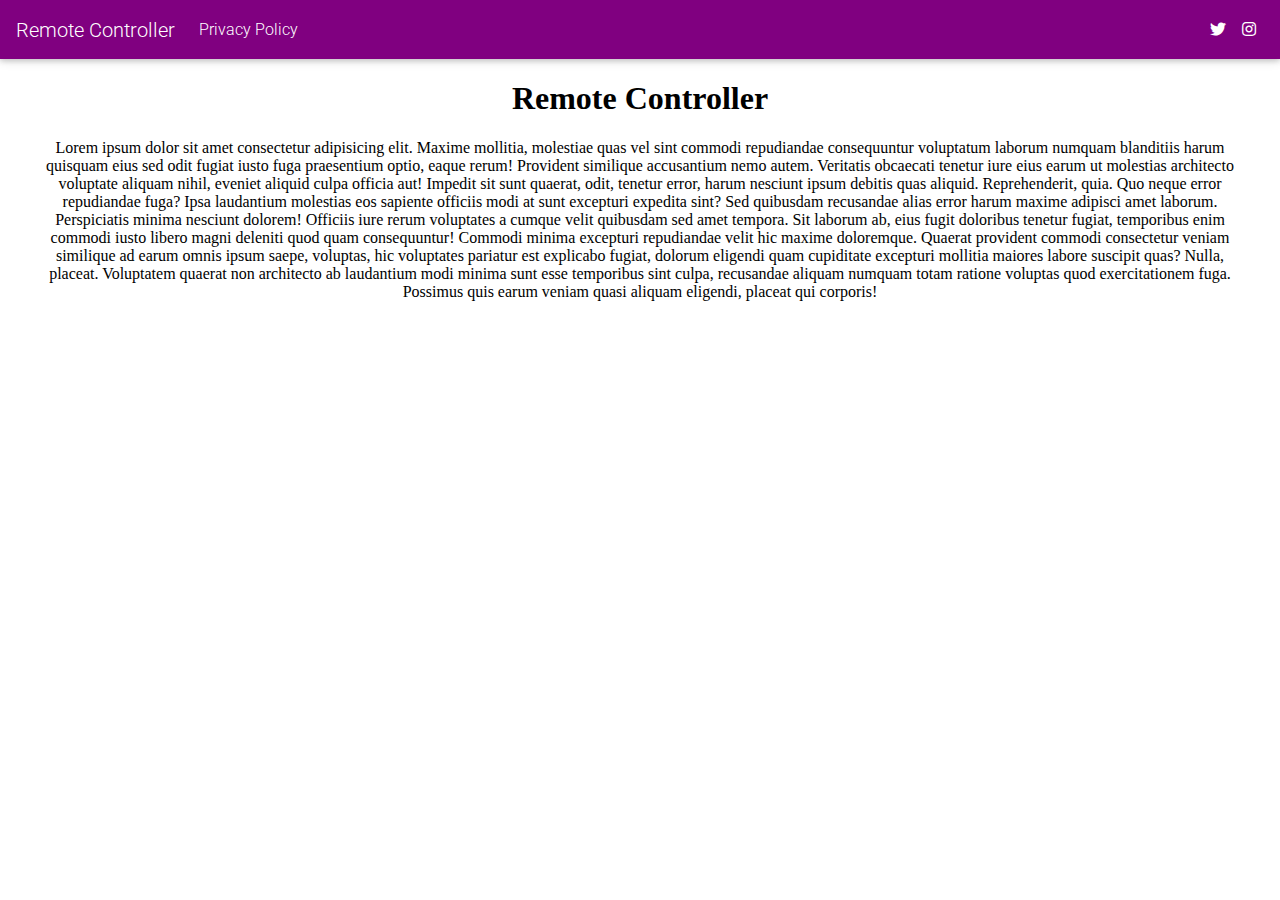
==== project/index.html @ 3b4abd0f "Init commit" ====
<!DOCTYPE html>
<html lang="en">
<head>
  <meta charset="UTF-8">
  <title>Remote Controller</title>
  <link rel="stylesheet" href="main.css" />
  <link href="https://fonts.googleapis.com/css?family=Roboto:300,400" rel="stylesheet">
  <link rel="stylesheet" href="https://use.fontawesome.com/releases/v5.11.2/css/all.css">
</head>
<body>

<header class="navbar">
  <a id="title">
    Remote Controller
  </a>
  <!-- Links -->
  <div class="collapse navbar-collapse" id="navbarContent">
    <ul class="navbar-nav">
      <li class="nav-item review-nav">
        <a class="nav-link" href="privacy-policy">Privacy&nbsp;Policy</a>
      </li>
    </ul>
    <!-- Social Icon  -->
    <ul class="navbar-nav nav-flex-icons">
      <li class="nav-item">
        <a class="nav-link" href="https://twitter.com/SimplyComplexAp">
          <i class="fab fa-twitter"></i>
        </a>
      </li>
      <li class="nav-item">
        <a class="nav-link" href="https://www.instagram.com/simplycomplexapps/">
          <i class="fab fa-instagram"></i>
        </a>
      </li>
    </ul>
  </div>
</header>

<main>
  <div class="main-text">
    <h1>
      Remote Controller
    </h1>
    <p>
      Lorem ipsum dolor sit amet consectetur adipisicing elit. Maxime mollitia,
      molestiae quas vel sint commodi repudiandae consequuntur voluptatum laborum
      numquam blanditiis harum quisquam eius sed odit fugiat iusto fuga praesentium
      optio, eaque rerum! Provident similique accusantium nemo autem. Veritatis
      obcaecati tenetur iure eius earum ut molestias architecto voluptate aliquam
      nihil, eveniet aliquid culpa officia aut! Impedit sit sunt quaerat, odit,
      tenetur error, harum nesciunt ipsum debitis quas aliquid. Reprehenderit,
      quia. Quo neque error repudiandae fuga? Ipsa laudantium molestias eos
      sapiente officiis modi at sunt excepturi expedita sint? Sed quibusdam
      recusandae alias error harum maxime adipisci amet laborum. Perspiciatis
      minima nesciunt dolorem! Officiis iure rerum voluptates a cumque velit
      quibusdam sed amet tempora. Sit laborum ab, eius fugit doloribus tenetur
      fugiat, temporibus enim commodi iusto libero magni deleniti quod quam
      consequuntur! Commodi minima excepturi repudiandae velit hic maxime
      doloremque. Quaerat provident commodi consectetur veniam similique ad
      earum omnis ipsum saepe, voluptas, hic voluptates pariatur est explicabo
      fugiat, dolorum eligendi quam cupiditate excepturi mollitia maiores labore
      suscipit quas? Nulla, placeat. Voluptatem quaerat non architecto ab laudantium
      modi minima sunt esse temporibus sint culpa, recusandae aliquam numquam
      totam ratione voluptas quod exercitationem fuga. Possimus quis earum veniam
      quasi aliquam eligendi, placeat qui corporis!
    </p>
  </div>
</main>

</body>
</html>
---- project/main.css ----
body {
    margin: 0;

    /*Fix for scroll bounce on Apple devices*/
    overscroll-behavior-y: none;
}

.navbar {
    background-color: purple;
    font-weight: 300;
    -webkit-box-shadow: 0 2px 5px 0 rgb(0 0 0 / 16%), 0 2px 10px 0 rgb(0 0 0 / 12%);
    box-shadow: 0 2px 5px 0 rgb(0 0 0 / 16%), 0 2px 10px 0 rgb(0 0 0 / 12%);

    -webkit-transition: background 0.5s ease-in-out,padding 0.5s ease-in-out;
    transition: background 0.5s ease-in-out,padding 0.5s ease-in-out;

    flex-flow: row nowrap;
    justify-content: flex-start;

    position: relative;
    display: flex;
    flex-wrap: wrap;
    align-items: center;
    padding: 12px 1rem;
}

#title {
    font-family: Roboto, sans-serif;
    display: inline-block;
    padding-top: 0.3125rem;
    padding-bottom: 0.3125rem;
    margin-right: 1rem;
    font-size: 1.25rem;
    line-height: inherit;
    white-space: nowrap;
    text-decoration: none;
    cursor: pointer;
    transition: all 0.2s ease-in-out;
    background-color: transparent;
    font-weight: 300;
    color: white;
}

#navbarContent {
    display: flex;
    flex-basis: auto;
    flex-grow: 1;
    align-items: center;
    justify-content: space-between;
}

.navbar-collapse {
    flex-basis: 100%;
    flex-grow: 1;
    align-items: center;
}

.navbar-nav {
    display: flex;
    padding-left: 0;
    margin: 0;
    list-style: none;
}

.nav-link {
    display: block;
    color: #fff;
    transition: .35s;
    font-family: Roboto, sans-serif;
    text-decoration: none;
}

.nav-item {
    padding: 8px;
}

main {
    display: flex;
    justify-content: center;
    align-items: center;
    padding: 0 2rem;
}

.main-text {
    text-align: center;
}
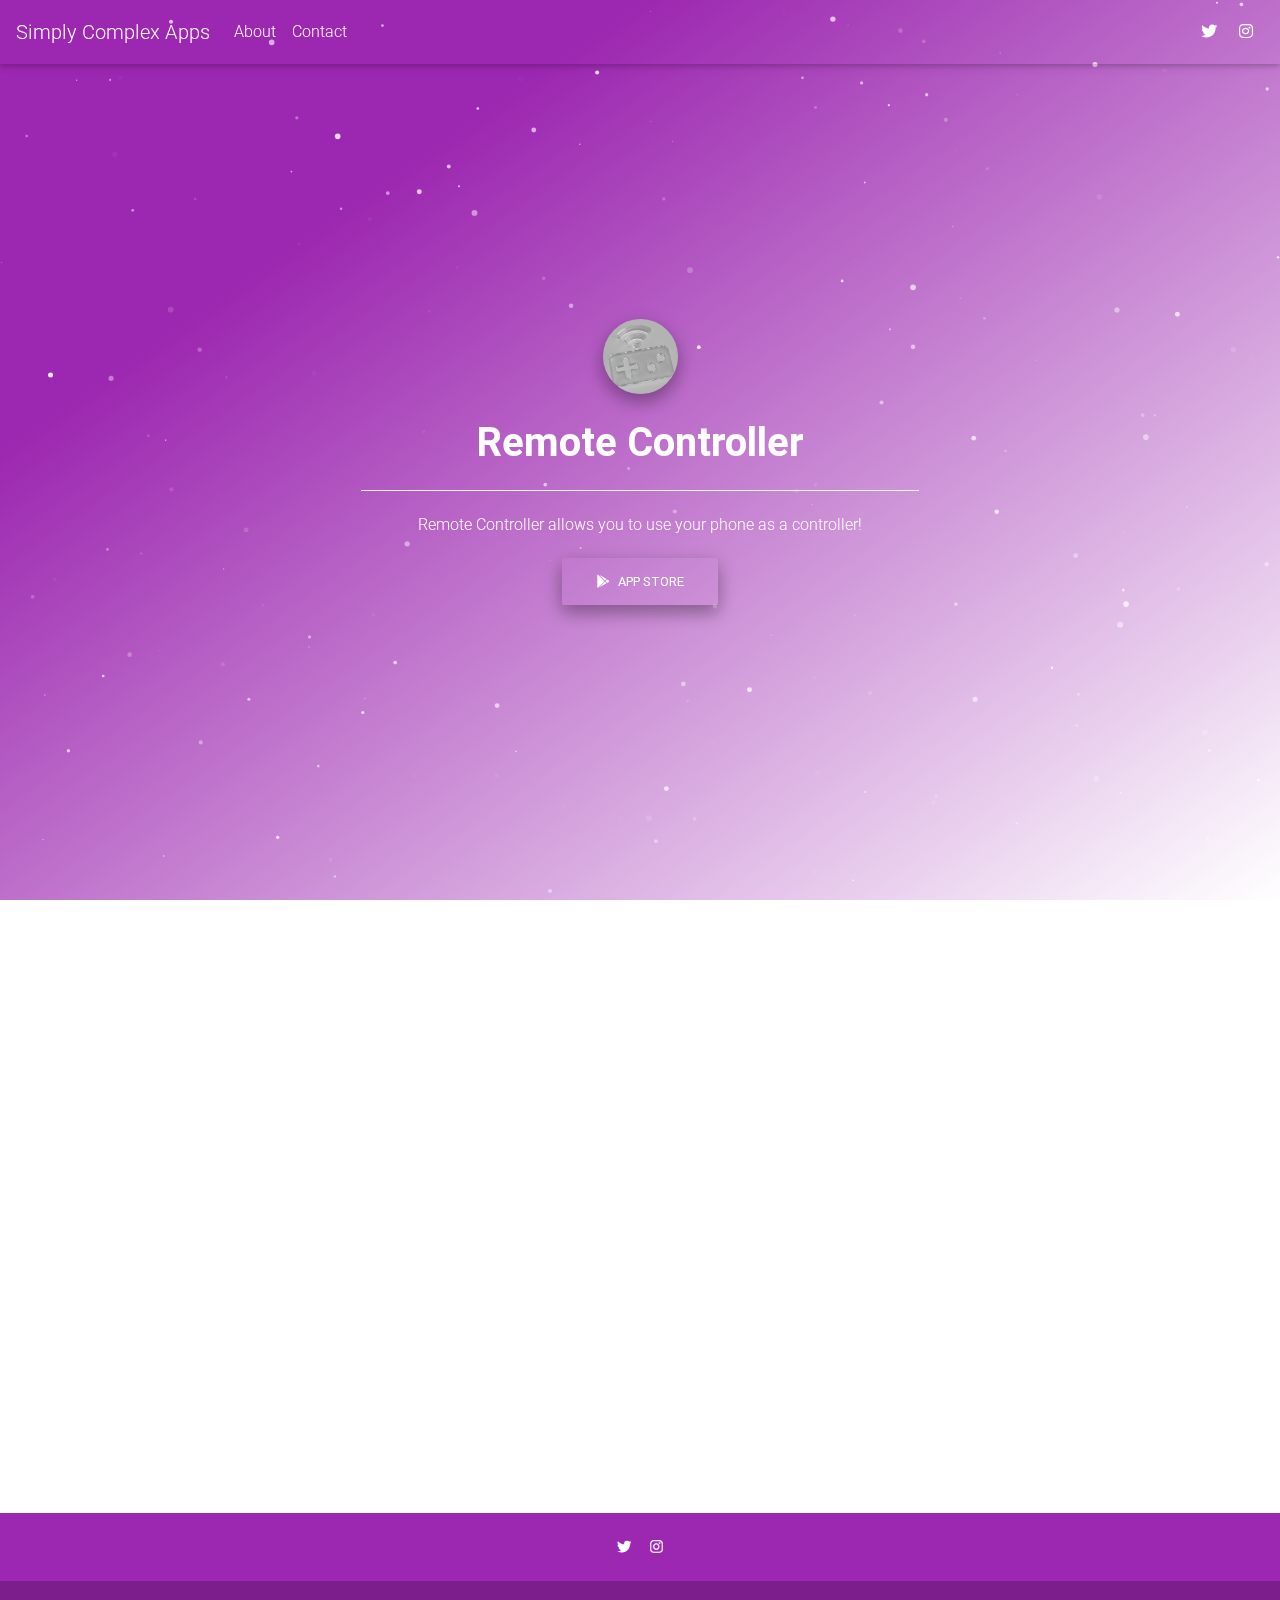
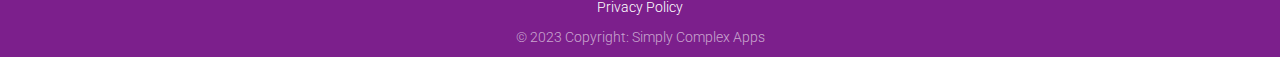
==== commit a275040a: "Added contact section for quiz" ====
--- a/project/index.html
+++ b/project/index.html
@@ -3,69 +3,252 @@
 <head>
   <meta charset="UTF-8">
   <title>Remote Controller</title>
-  <link rel="stylesheet" href="main.css" />
   <link href="https://fonts.googleapis.com/css?family=Roboto:300,400" rel="stylesheet">
+  <link href="https://fonts.googleapis.com/css?family=Merriweather:300,400" rel="stylesheet">
+  <link href="https://fonts.googleapis.com/css?family=Share+Tech+Mono&display=swap" rel="stylesheet">
+
+  <!-- SCA Logo -->
+  <link rel="icon" href="assets/remoteControllerIcon.png" type="image/x-icon">
+  <!-- Font Awesome -->
   <link rel="stylesheet" href="https://use.fontawesome.com/releases/v5.11.2/css/all.css">
+  <!-- Bootstrap core CSS -->
+  <link rel="stylesheet" href="css/bootstrap.min.css">
+  <!-- Material Design Bootstrap -->
+  <link rel="stylesheet" href="css/mdb.min.css">
+  <!-- Custom styles -->
+  <link rel="stylesheet" type="text/css" href="css/main.css">
 </head>
 <body>
-
-<header class="navbar">
-  <a id="title">
-    Remote Controller
-  </a>
-  <!-- Links -->
-  <div class="collapse navbar-collapse" id="navbarContent">
-    <ul class="navbar-nav">
-      <li class="nav-item review-nav">
-        <a class="nav-link" href="privacy-policy">Privacy&nbsp;Policy</a>
-      </li>
-    </ul>
-    <!-- Social Icon  -->
-    <ul class="navbar-nav nav-flex-icons">
-      <li class="nav-item">
-        <a class="nav-link" href="https://twitter.com/SimplyComplexAp">
-          <i class="fab fa-twitter"></i>
-        </a>
-      </li>
-      <li class="nav-item">
-        <a class="nav-link" href="https://www.instagram.com/simplycomplexapps/">
-          <i class="fab fa-instagram"></i>
-        </a>
-      </li>
-    </ul>
-  </div>
-</header>
-
-<main>
-  <div class="main-text">
-    <h1>
-      Remote Controller
-    </h1>
-    <p>
-      Lorem ipsum dolor sit amet consectetur adipisicing elit. Maxime mollitia,
-      molestiae quas vel sint commodi repudiandae consequuntur voluptatum laborum
-      numquam blanditiis harum quisquam eius sed odit fugiat iusto fuga praesentium
-      optio, eaque rerum! Provident similique accusantium nemo autem. Veritatis
-      obcaecati tenetur iure eius earum ut molestias architecto voluptate aliquam
-      nihil, eveniet aliquid culpa officia aut! Impedit sit sunt quaerat, odit,
-      tenetur error, harum nesciunt ipsum debitis quas aliquid. Reprehenderit,
-      quia. Quo neque error repudiandae fuga? Ipsa laudantium molestias eos
-      sapiente officiis modi at sunt excepturi expedita sint? Sed quibusdam
-      recusandae alias error harum maxime adipisci amet laborum. Perspiciatis
-      minima nesciunt dolorem! Officiis iure rerum voluptates a cumque velit
-      quibusdam sed amet tempora. Sit laborum ab, eius fugit doloribus tenetur
-      fugiat, temporibus enim commodi iusto libero magni deleniti quod quam
-      consequuntur! Commodi minima excepturi repudiandae velit hic maxime
-      doloremque. Quaerat provident commodi consectetur veniam similique ad
-      earum omnis ipsum saepe, voluptas, hic voluptates pariatur est explicabo
-      fugiat, dolorum eligendi quam cupiditate excepturi mollitia maiores labore
-      suscipit quas? Nulla, placeat. Voluptatem quaerat non architecto ab laudantium
-      modi minima sunt esse temporibus sint culpa, recusandae aliquam numquam
-      totam ratione voluptas quod exercitationem fuga. Possimus quis earum veniam
-      quasi aliquam eligendi, placeat qui corporis!
-    </p>
-  </div>
-</main>
-
+  <!-- Content -->
+  <!--Navbar-->
+  <header>
+    <nav class="navbar navbar-expand-lg navbar-dark fixed-top scrolling-navbar" id="navbar">
+      <!-- Navbar brand -->
+      <a class="navbar-brand" href="/">Simply Complex Apps</a>
+      <!-- Collapse button -->
+      <button class="navbar-toggler" type="button" data-toggle="collapse" data-target="#navbarContent"
+              aria-controls="navbarContent" aria-expanded="false" aria-label="Toggle navigation" id="hamburgerButton">
+        <span class="navbar-toggler-icon"></span>
+      </button>
+      <!-- Collapsible content -->
+      <div class="collapse navbar-collapse" id="navbarContent">
+        <!-- Links -->
+        <ul class="navbar-nav mr-auto">
+          <li class="nav-item">
+            <a class="nav-link" href="#about">About</a>
+          </li>
+          <li class="nav-item">
+            <a class="nav-link" href="#contact">Contact</a>
+          </li>
+        </ul>
+        <!-- Social Icon  -->
+        <ul class="navbar-nav nav-flex-icons">
+          <li class="nav-item">
+            <a class="nav-link" href="https://twitter.com/SimplyComplexAp">
+              <i class="fab fa-twitter"></i>
+            </a>
+          </li>
+          <li class="nav-item">
+            <a class="nav-link" href="https://www.instagram.com/simplycomplexapps/">
+              <i class="fab fa-instagram"></i>
+            </a>
+          </li>
+        </ul>
+      </div>
+    </nav>
+    <!--/.Navbar-->
+    <!-- Full Page Intro -->
+    <div id="intro" class="view">
+      <div id="particles-js" class="rgba-gradient"></div>
+      <!-- Mask & flexbox options-->
+      <div class="mask d-flex justify-content-center align-items-center">
+        <!-- Content -->
+        <div class="wrapper">
+          <div class="intro-section">
+            <!--Icon image-->
+            <div class="view overlay rounded-circle z-depth-2 remote-controller-icon">
+              <img class="img-fluid remote-controller-icon-image" alt="Remote Controller" src="assets/remoteControllerIcon.png">
+              <a href="https://play.google.com/store/apps/developer?id=Simply+Complex+Apps">
+                <div class="mask waves-effect rgba-white-slight"></div>
+              </a>
+            </div>
+            <!--Grid column-->
+            <div class="mb-4 white-text">
+              <h1 class="font-weight-bold white-text mb-0 pt-4" style="font-family: 'Roboto';" id="title">Remote Controller</h1>
+              <hr class="hr-light my-4 w-100">
+              <h6 class="subtext-header mt-3 mb-4">
+                Remote Controller allows you to use your phone as a controller!
+              </h6>
+              <a href="https://play.google.com/store/apps/developer?id=Simply+Complex+Apps" class="btn z-depth-2" style="margin: 0;"><i class="fab fa-google-play mr-2"></i>App Store</a>
+            </div>
+            <!--Grid column-->
+          </div>
+        </div>
+
+        <!-- Content -->
+      </div>
+      <!-- Mask & flexbox options-->
+    </div>
+    <!-- Full Page Intro -->
+  </header>
+
+  <!--Main layout-->
+  <main>
+    <!--Section: contact-->
+    <section id="contact" class="py-5 hideme contact-section">
+
+      <div class="container">
+
+        <!-- Section heading -->
+        <h2 class="h1-responsive font-weight-bold text-center mb-5">Contact</h2>
+        <!-- Section description -->
+        <p class="text-center w-responsive mx-auto mb-5">Feel free to use the contact form or email below if you have any questions, comments, improvements, or business inquires.</p>
+
+        <!-- Grid row -->
+        <div class="row">
+
+          <!-- Grid column -->
+          <div class="col-md-9 mb-md-0 mb-5">
+
+            <!-- Birds sent -->
+            <div class="birds" id="sentDiv">
+              <div class="wrapper-no4 flex-center">
+                <div class="div-bird" id="divBird">
+                  <p class="bird__text">Sent!<i class="fas fa-feather-alt ml-2" style="font-size: 16px"></i></p>
+
+                  <span class="bird"></span>
+                </div>
+              </div>
+            </div>
+            <!-- Birds sent -->
+
+            <form id="contactForm">
+
+              <!-- Grid row -->
+              <div class="row">
+
+                <!-- Grid column -->
+                <div class="col-md-6">
+                  <div class="md-form mb-0">
+                    <input type="text" id="contactEmail" name="email" class="form-color form-control">
+                    <label for="contact-email" id="contactEmailLabel" class="form-label-color">Your email</label>
+                  </div>
+                </div>
+                <!-- Grid column -->
+                <!-- Grid column -->
+                <div class="col-md-6">
+                  <div class="md-form mb-0">
+                    <input type="text" id="contactSubject" name="subject" class="form-color form-control">
+                    <label for="contact-Subject" id="contactSubjectLabel" class="form-label-color">Subject</label>
+                  </div>
+                </div>
+                <!-- Grid column -->
+
+              </div>
+              <!-- Grid row -->
+              <!-- Grid row -->
+              <div class="row">
+
+                <!-- Grid column -->
+                <div class="col-md-12">
+                  <div class="md-form">
+                    <textarea type="text" id="contactMessage" name="message" class="form-color form-control md-textarea" rows="3"></textarea>
+                    <label for="contact-message" id="contactMessageLabel" class="form-label-color">Your message</label>
+
+                    <span id="oneStar" class="fa fa-star checked"></span>
+                    <span id="twoStar" class="fa fa-star checked"></span>
+                    <span id="threeStar" class="fa fa-star checked"></span>
+                    <span id="fourStar" class="fa fa-star checked"></span>
+                    <span id="fiveStar" class="fa fa-star checked"></span>
+                  </div>
+                </div>
+                <!-- Grid column -->
+
+              </div>
+              <!-- Grid row -->
+
+            </form>
+
+            <div class="text-center text-md-left">
+              <a id="sendFormButton" class="btn btn-md" onclick="validateForm()" style="background-color: #9c27b0">Send</a>
+            </div>
+
+          </div>
+          <!-- Grid column -->
+          <!-- Grid column -->
+          <div class="col-md-3 text-center">
+            <ul class="list-unstyled mb-0">
+              <li>
+                <div class="flex-center" style="padding-bottom: 10px;">
+                  <div class="view overlay rounded-circle z-depth-2" style="height: 47px; width: 47px; background-color: #9c27b0;">
+                    <i class="fa fa-envelope white-text flex-center" style="font-size: 20px;"></i>
+                    <a href="mailto: simplycomplexapps@gmail.com">
+                      <div class="mask waves-effect rgba-white-slight"></div>
+                    </a>
+                  </div>
+                </div>
+                <!--<i class="fa fa-envelope fa-2x mt-4 black-text"></i>-->
+                <p class="mb-0 flex-center"><a href="mailto: simplycomplexapps@gmail.com" style="color: black;">simplycomplexapps@gmail.com</a></p>
+              </li>
+            </ul>
+          </div>
+          <!-- Grid column -->
+        </div>
+        <!-- Grid row -->
+
+      </div>
+
+    </section>
+    <!--Section: contact-->
+  </main>
+
+  <!-- Footer -->
+  <footer class="page-footer font-small pt-4">
+
+    <!-- Footer Elements -->
+    <div class="container">
+
+      <!-- Social buttons -->
+      <ul class="list-unstyled list-inline text-center">
+        <li class="list-inline-item">
+          <a class="btn-floating btn-tw mx-1" href="https://twitter.com/SimplyComplexAp">
+            <i class="fab fa-twitter"> </i>
+          </a>
+        </li>
+        <li class="list-inline-item">
+          <a class="btn-floating btn-in mx-1" href="https://www.instagram.com/simplycomplexapps/">
+            <i class="fab fa-instagram"> </i>
+          </a>
+        </li>
+      </ul>
+      <!-- Social buttons -->
+
+    </div>
+    <!-- Footer Elements -->
+    <div class="footer-copyright text-center pt-3">
+      <a href="/privacy-policy">Privacy Policy</a>
+    </div>
+    <!-- Copyright -->
+    <div class="footer-copyright text-center py-2">
+      © 2023 Copyright: Simply Complex Apps
+    </div>
+    <!-- Copyright -->
+
+  </footer>
+  <!-- Footer -->
+
+  <!-- Content End -->
+  <!-- jQuery -->
+  <script type="text/javascript" src="js/jquery.min.js"></script>
+  <!-- Bootstrap tooltips -->
+  <script type="text/javascript" src="js/popper.min.js"></script>
+  <!-- Bootstrap core JavaScript -->
+  <script type="text/javascript" src="js/bootstrap.min.js"></script>
+  <!-- MDB core JavaScript -->
+  <script type="text/javascript" src="js/mdb.min.js"></script>
+  <!-- Particles JS library -->
+  <script src="js/particles.min.js"></script>
+  <!-- My script -->
+  <script type="text/javascript" src="js/main.js"></script>
 </body>
 </html>
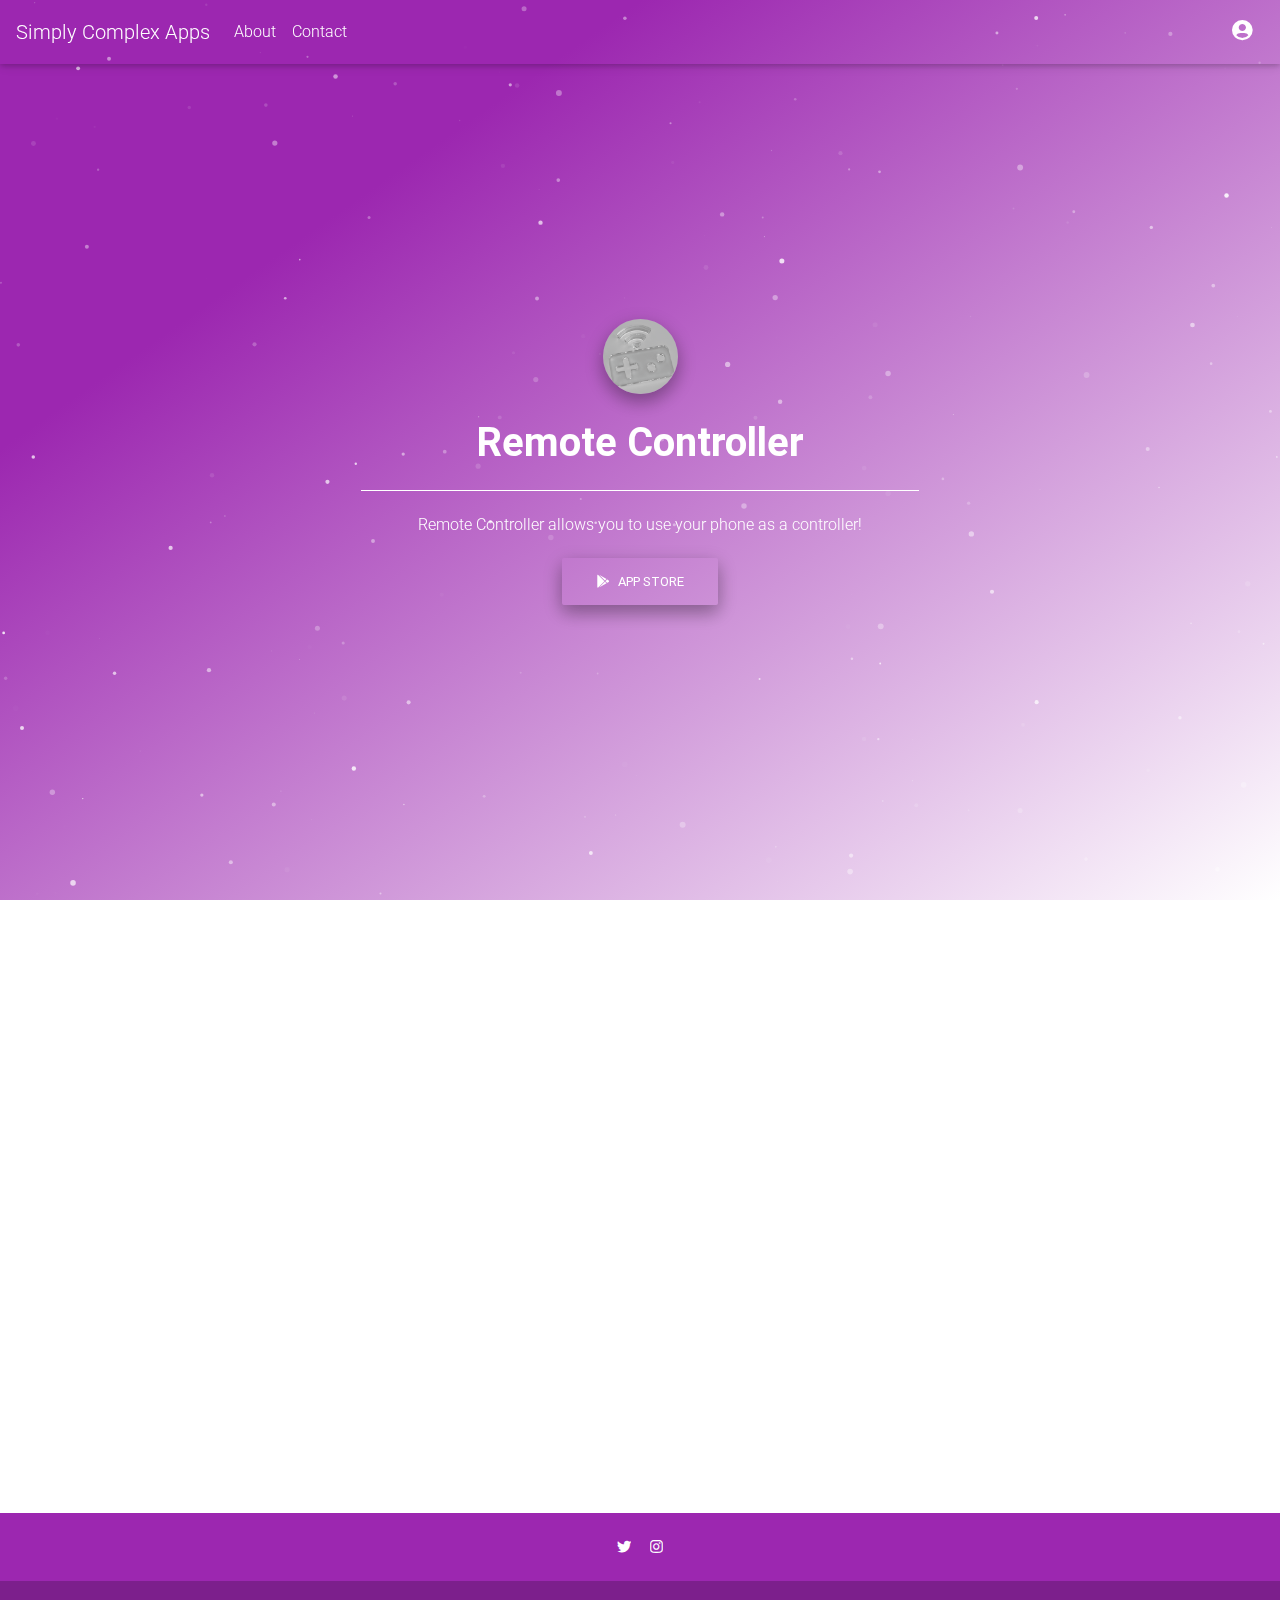
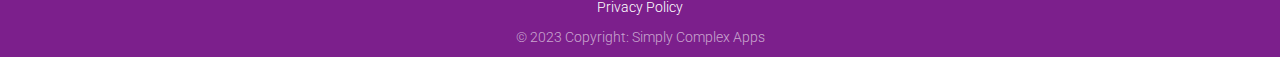
==== commit 5831932a: "quiz 03/10 add a drop down, login page, and theme change" ====
--- a/project/index.html
+++ b/project/index.html
@@ -43,15 +43,17 @@
         </ul>
         <!-- Social Icon  -->
         <ul class="navbar-nav nav-flex-icons">
-          <li class="nav-item">
-            <a class="nav-link" href="https://twitter.com/SimplyComplexAp">
-              <i class="fab fa-twitter"></i>
+          <li class="nav-item dropdown-user">
+            <a class="nav-link dropdown-user-icon" href="https://www.instagram.com/simplycomplexapps/">
+              <i class="fas fa-user-circle fa-lg"></i>
             </a>
-          </li>
-          <li class="nav-item">
-            <a class="nav-link" href="https://www.instagram.com/simplycomplexapps/">
-              <i class="fab fa-instagram"></i>
-            </a>
+            <div class="dropdown-user-menu">
+              <ul class="dropdown-user-menu-items">
+                <li class="nav-item">
+                  <a class="nav-link" href="/login">Login</a>
+                </li>
+              </ul>
+            </div>
           </li>
         </ul>
       </div>
@@ -131,7 +133,7 @@
                 <div class="col-md-6">
                   <div class="md-form mb-0">
                     <input type="text" id="contactEmail" name="email" class="form-color form-control">
-                    <label for="contact-email" id="contactEmailLabel" class="form-label-color">Your email</label>
+                    <label for="contactEmail" id="contactEmailLabel" class="form-label-color">Your email</label>
                   </div>
                 </div>
                 <!-- Grid column -->
@@ -139,7 +141,7 @@
                 <div class="col-md-6">
                   <div class="md-form mb-0">
                     <input type="text" id="contactSubject" name="subject" class="form-color form-control">
-                    <label for="contact-Subject" id="contactSubjectLabel" class="form-label-color">Subject</label>
+                    <label for="contactSubject" id="contactSubjectLabel" class="form-label-color">Subject</label>
                   </div>
                 </div>
                 <!-- Grid column -->
@@ -153,7 +155,7 @@
                 <div class="col-md-12">
                   <div class="md-form">
                     <textarea type="text" id="contactMessage" name="message" class="form-color form-control md-textarea" rows="3"></textarea>
-                    <label for="contact-message" id="contactMessageLabel" class="form-label-color">Your message</label>
+                    <label for="contactMessage" id="contactMessageLabel" class="form-label-color">Your message</label>
 
                     <span id="oneStar" class="fa fa-star checked"></span>
                     <span id="twoStar" class="fa fa-star checked"></span>
--- a/project/css/main.css
+++ b/project/css/main.css
@@ -28,6 +28,73 @@
     background: linear-gradient(145deg, var(--main-color) 25%, rgba(255,255,255,0.21192226890756305) 100%);
     filter: progid:DXImageTransform.Microsoft.gradient(startColorstr=var(--main-color),endColorstr="#ffffff",GradientType=1);
 }
+
+/* Dropdown */
+.dropdown-user {
+    position: relative;
+}
+
+.dropdown-user:hover {
+    cursor: pointer;
+}
+
+.dropdown-user:hover > .dropdown-user-icon {
+    /*background-color: white;*/
+    /*border-radius: 4px 4px 0 0;*/
+    /*transition: none;*/
+}
+
+.dropdown-user:hover > .dropdown-user-menu {
+    transform: translateZ(0) scaleY(1);
+    overflow-y: auto;
+    visibility: visible;
+    opacity: 1;
+    animation: show-dropdown .15s cubic-bezier(0,0,.2,1) forwards;
+}
+
+@keyframes show-dropdown {
+    0%{
+        transform: translate3d(0,-8px,0) scaleY(.99);
+    }
+    100%{
+        transform: translateZ(0) scaleY(1);
+    }
+}
+
+.dropdown-user-menu {
+    position: absolute;
+    z-index: 10000;
+    right: 0;
+    width: 200px;
+    transform: translate3d(0,-0.5rem,0) scaleY(0);
+    transform-origin: left top 0;
+    visibility: hidden;
+    border-radius: 4px;
+    background-color: var(--main-color);
+    box-shadow: 0 2px 6px rgb(0 0 0 / 50%);
+    opacity: .25;
+    transition: background-color 200ms ease;
+}
+
+.dropdown-user-menu-items {
+    display: -ms-flexbox;
+    display: flex;
+    -ms-flex-direction: column;
+    flex-direction: column;
+    padding-left: 0;
+    margin-bottom: 0;
+    list-style: none;
+}
+
+.dropdown-user-menu > .dropdown-item {
+    padding: 16px 24px;
+    transition: background-color .15s cubic-bezier(.4,0,.2,1);
+}
+
+.dropdown-user-menu > .dropdown-item:hover {
+    background-color: #002c40;
+}
+/* Dropdown End */
 
 .text-black {
     color: black;
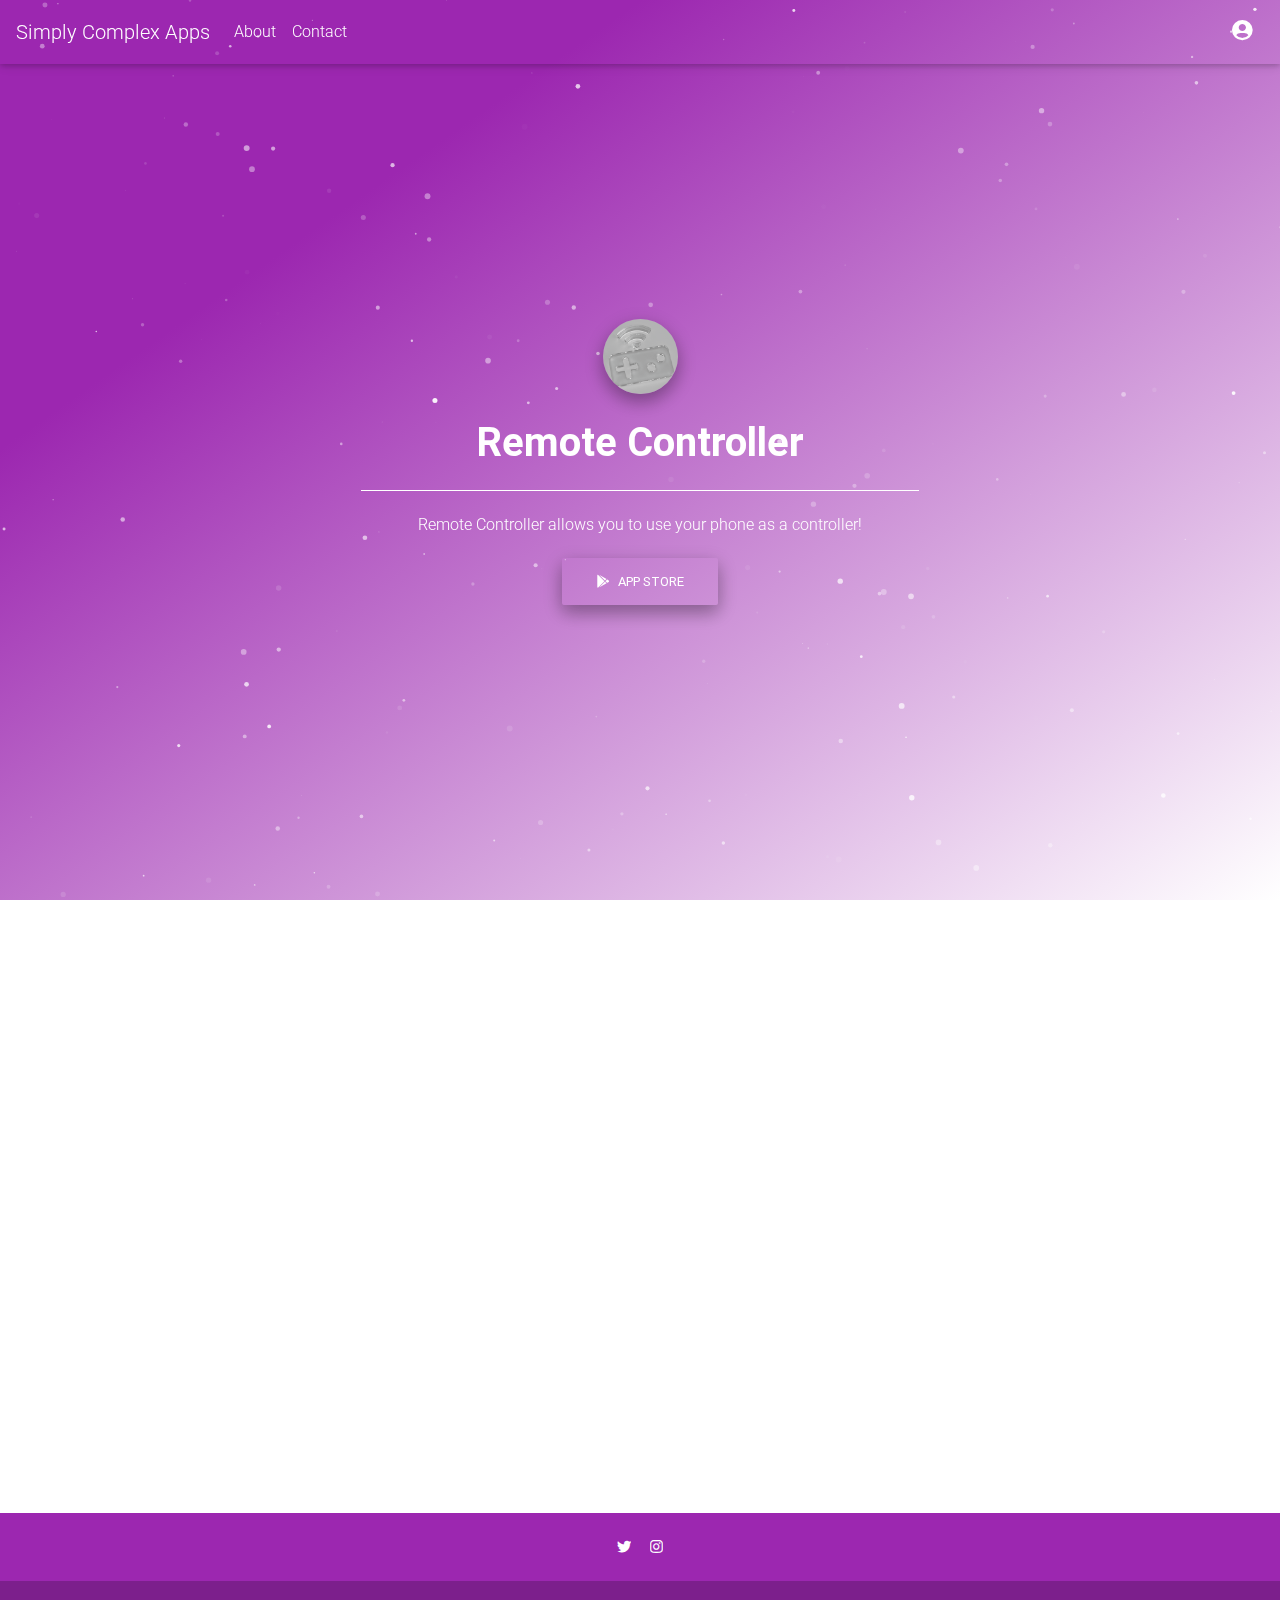
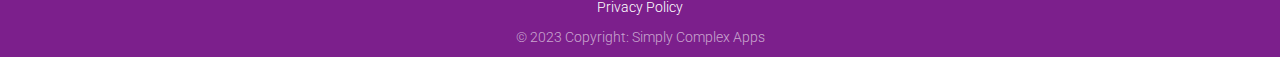
==== commit 56c73c61: "Fixed broken links" ====
--- a/project/index.html
+++ b/project/index.html
@@ -50,7 +50,7 @@
             <div class="dropdown-user-menu">
               <ul class="dropdown-user-menu-items">
                 <li class="nav-item">
-                  <a class="nav-link" href="/login">Login</a>
+                  <a class="nav-link" href="./login">Login</a>
                 </li>
               </ul>
             </div>
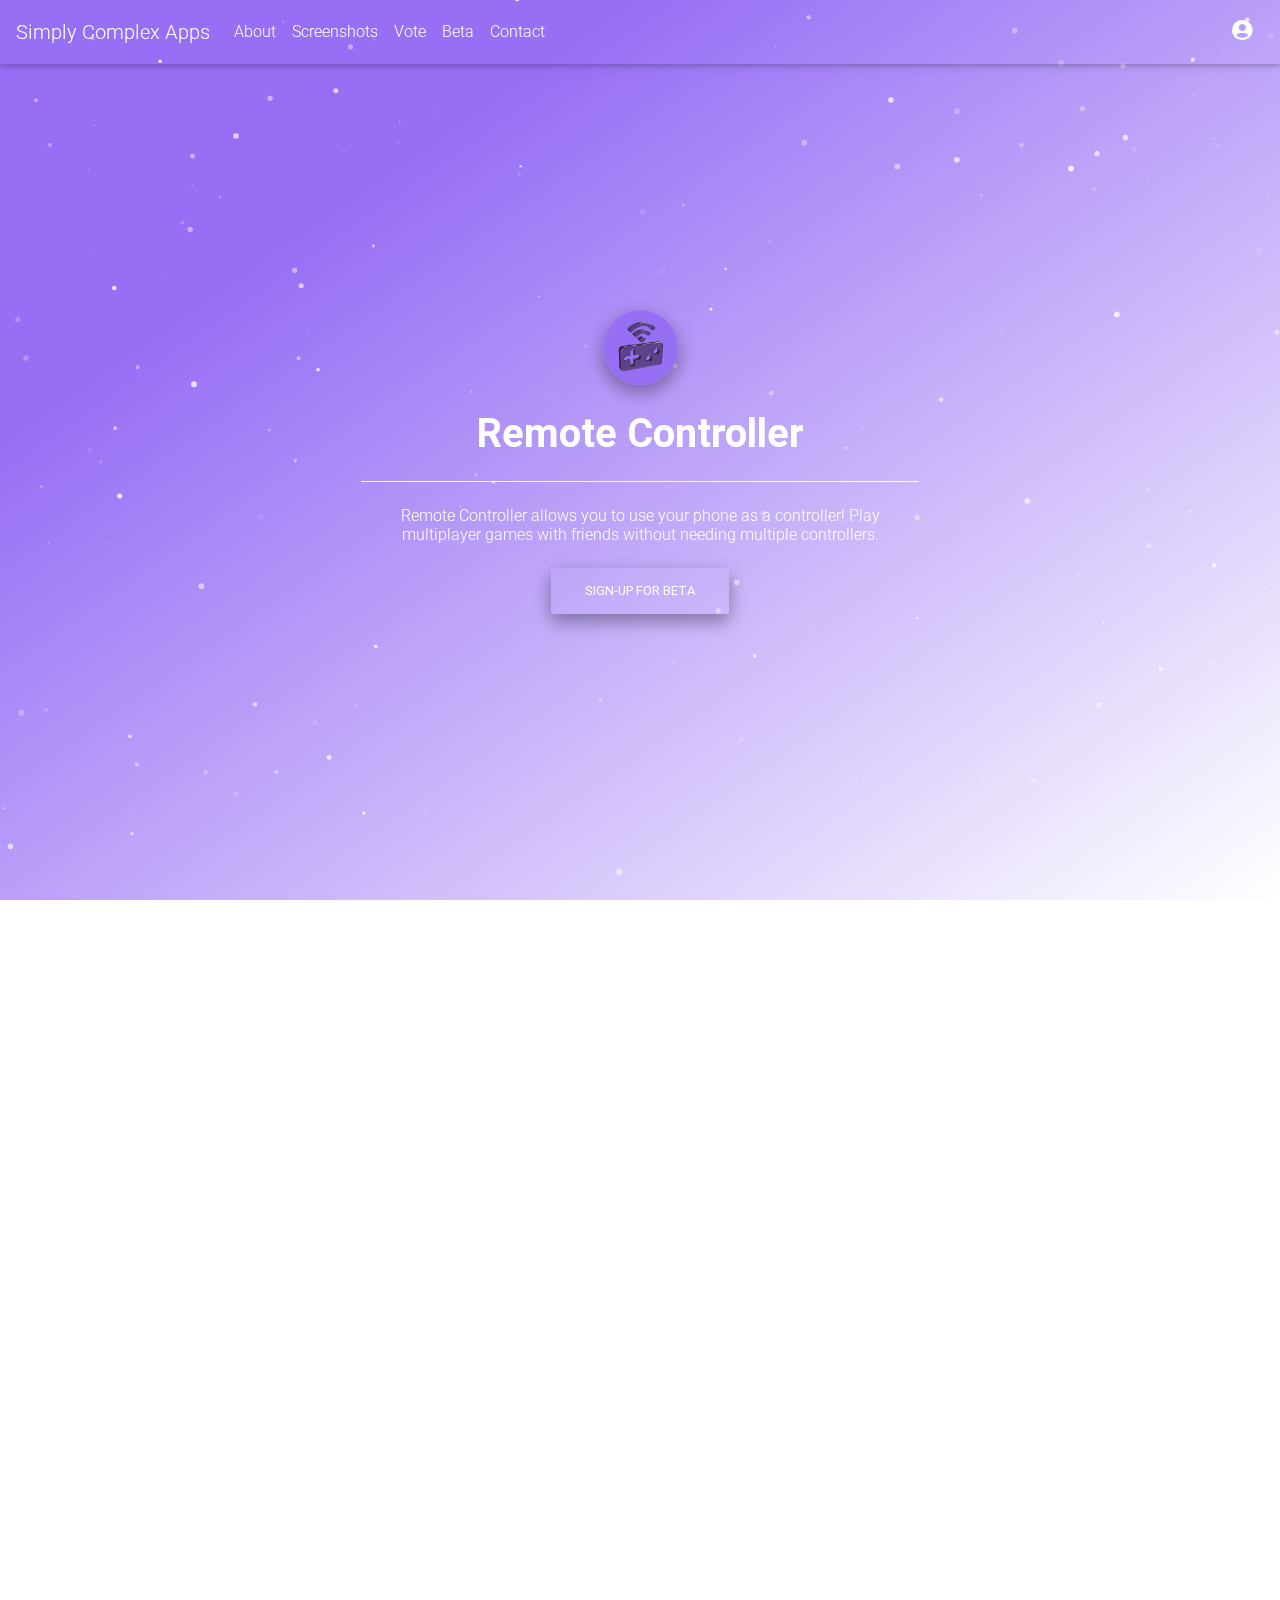
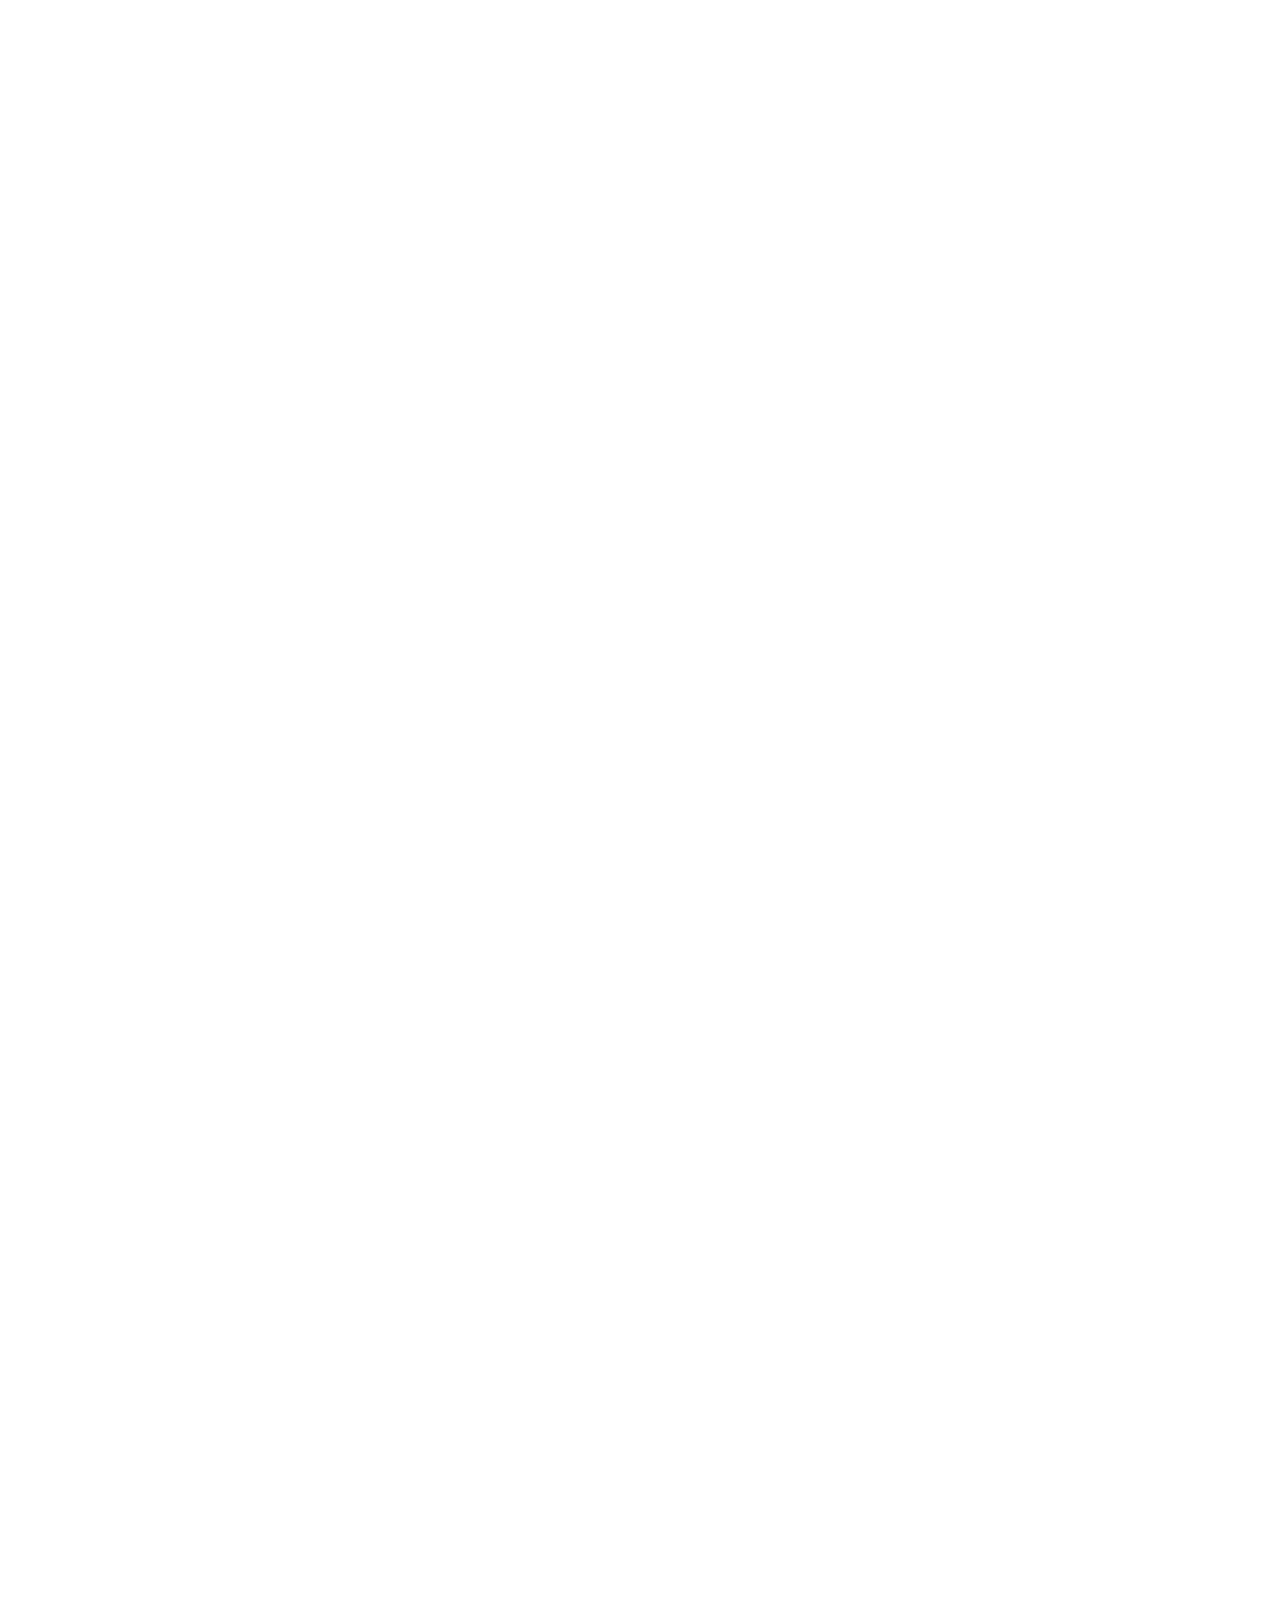
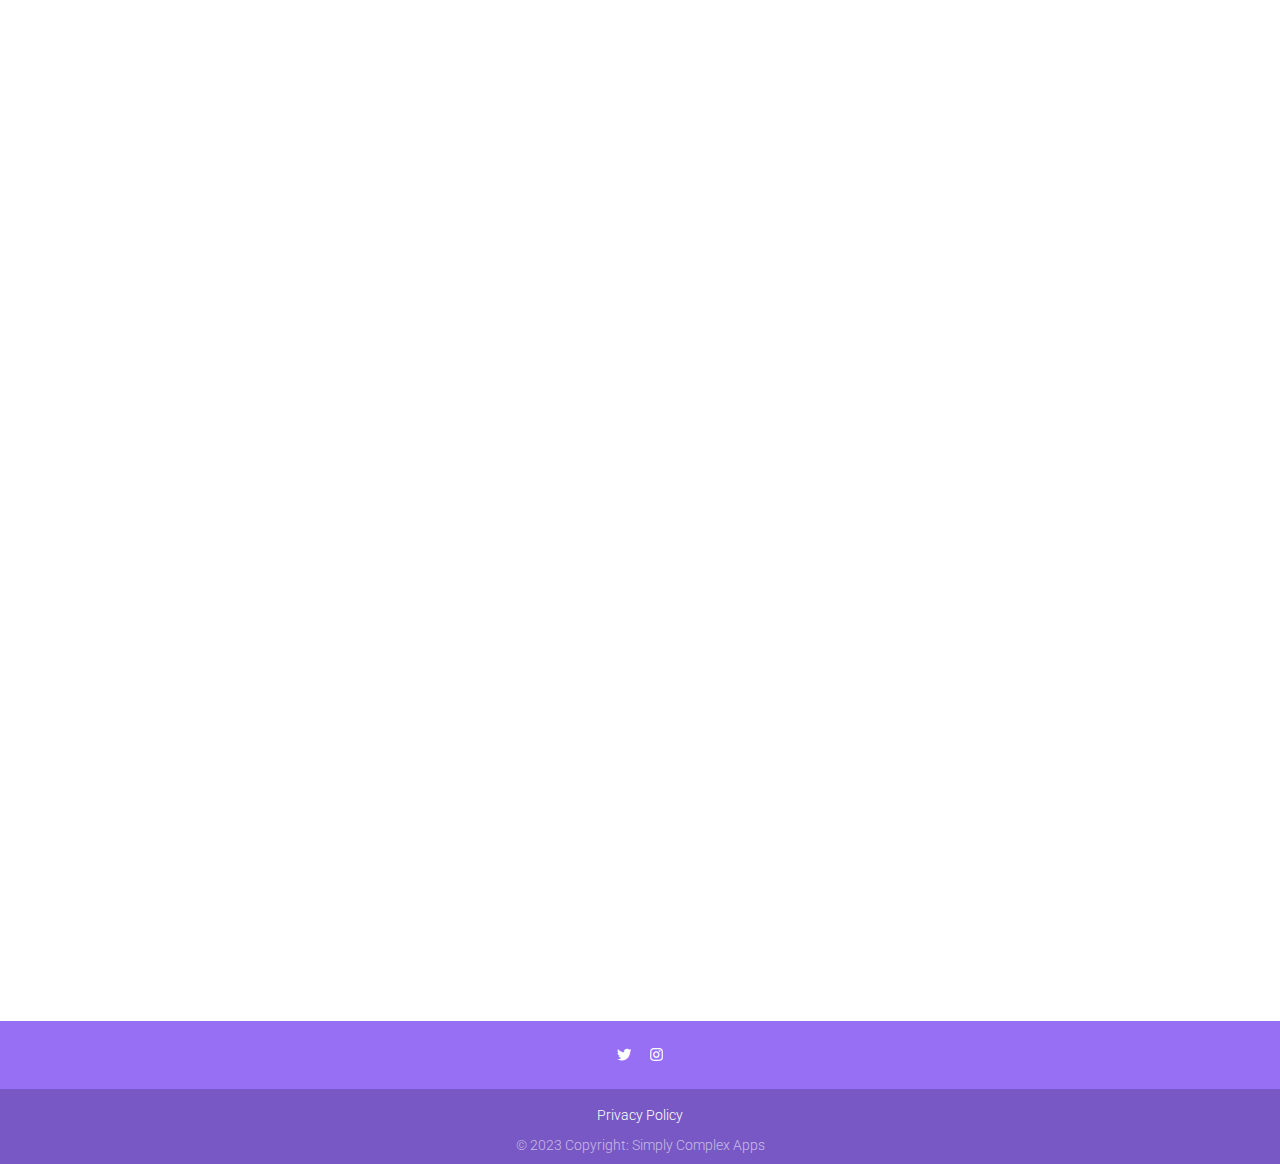
==== commit 5c5597b6: "Added new content" ====
--- a/project/index.html
+++ b/project/index.html
@@ -15,6 +15,8 @@
   <link rel="stylesheet" href="css/bootstrap.min.css">
   <!-- Material Design Bootstrap -->
   <link rel="stylesheet" href="css/mdb.min.css">
+  <!-- Lightbox CSS -->
+  <link rel="stylesheet" type="text/css" href="css/lightbox.min.css">
   <!-- Custom styles -->
   <link rel="stylesheet" type="text/css" href="css/main.css">
 </head>
@@ -38,6 +40,15 @@
             <a class="nav-link" href="#about">About</a>
           </li>
           <li class="nav-item">
+            <a class="nav-link" href="#screenshots">Screenshots</a>
+          </li>
+          <li class="nav-item">
+            <a class="nav-link" href="#vote">Vote</a>
+          </li>
+          <li class="nav-item">
+            <a class="nav-link" href="#beta">Beta</a>
+          </li>
+          <li class="nav-item">
             <a class="nav-link" href="#contact">Contact</a>
           </li>
         </ul>
@@ -69,7 +80,7 @@
           <div class="intro-section">
             <!--Icon image-->
             <div class="view overlay rounded-circle z-depth-2 remote-controller-icon">
-              <img class="img-fluid remote-controller-icon-image" alt="Remote Controller" src="assets/remoteControllerIcon.png">
+              <img class="img-fluid remote-controller-icon-image" alt="Remote Controller" src="./assets/Icon9.png">
               <a href="https://play.google.com/store/apps/developer?id=Simply+Complex+Apps">
                 <div class="mask waves-effect rgba-white-slight"></div>
               </a>
@@ -77,11 +88,12 @@
             <!--Grid column-->
             <div class="mb-4 white-text">
               <h1 class="font-weight-bold white-text mb-0 pt-4" style="font-family: 'Roboto';" id="title">Remote Controller</h1>
-              <hr class="hr-light my-4 w-100">
+              <hr class="hr-light my-4 w-100 intro-line">
               <h6 class="subtext-header mt-3 mb-4">
-                Remote Controller allows you to use your phone as a controller!
+                Remote Controller allows you to use your phone as a controller! Play multiplayer games with friends without needing multiple
+                controllers.
               </h6>
-              <a href="https://play.google.com/store/apps/developer?id=Simply+Complex+Apps" class="btn z-depth-2" style="margin: 0;"><i class="fab fa-google-play mr-2"></i>App Store</a>
+              <a href="#beta" class="btn z-depth-2" style="margin: 0;">Sign-up for Beta</a>
             </div>
             <!--Grid column-->
           </div>
@@ -96,6 +108,214 @@
 
   <!--Main layout-->
   <main>
+    <!--Section: about-->
+    <section id="about" class="py-5 hideme about-section">
+
+      <!-- Container -->
+      <div class="container">
+        <!-- Section heading -->
+        <h2 class="h1-responsive font-weight-bold text-center mb-5">About</h2>
+        <!-- Section description -->
+        <p class="lead grey-text text-center w-responsive mx-auto">
+          Remote Controller allows you to use your phone as a controller
+        </p>
+
+        <!-- Grid row -->
+        <div class="row">
+
+          <!-- Grid column -->
+          <div class="col-lg-5 about-image-container">
+            <img class="img-fluid about-image" src="./assets/Icon15.png" alt="Sample image" width="150" height="150">
+          </div>
+          <!-- Grid column -->
+
+          <!-- Grid column -->
+          <div class="col-lg-7">
+
+            <!-- Grid row -->
+            <div class="row mb-3">
+
+              <!-- Grid column -->
+              <div class="col-1">
+                <i class="fa fa-mail-forward fa-lg purple-text"></i>
+              </div>
+              <!-- Grid column -->
+
+              <!-- Grid column -->
+              <div class="col-xl-10 col-md-11 col-10">
+                <h5 class="font-weight-bold mb-3">Main features</h5>
+                <ul class="grey-text">
+                  <li>
+                    Extremely low latency connection without lag
+                  </li>
+                  <li>
+                    Fully customizable layouts to fit your style, game, or layout
+                  </li>
+                  <li>
+                    Easy connections without needing to follow a completed setup
+                  </li>
+                </ul>
+              </div>
+              <!-- Grid column -->
+
+            </div>
+            <!-- Grid row -->
+
+            <!--Grid row-->
+            <div class="row">
+
+              <!-- Grid column -->
+              <div class="col-1">
+                <i class="fa fa-mail-forward fa-lg purple-text"></i>
+              </div>
+              <!-- Grid column -->
+
+              <!-- Grid column -->
+              <div class="col-xl-10 col-md-11 col-10">
+                <h5 class="font-weight-bold mb-3">Privacy</h5>
+                <p class="grey-text mb-0">No one wants their personal data siphoned and retained without
+                  their knowledge. This is why Simply Complex Apps takes your privacy very seriously
+                  and is very open about its privacy policy. Each permission that Tell Me uses is
+                  explained in detail
+                  <a href="./privacy-policy">here</a>.
+                  As always, if you ever have any questions or concerns please feel free to reach out
+                  using the contact section below or by email.</p>
+              </div>
+              <!-- Grid column -->
+
+            </div>
+            <!--Grid row-->
+
+          </div>
+          <!--Grid column-->
+
+        </div>
+        <!-- Grid row -->
+
+      </div>
+      <!-- Container -->
+
+    </section>
+    <!--Section: about-->
+
+    <!--Section: screenshots-->
+    <section id="screenshots" class="py-5 hideme screenshots-section">
+      <!-- Container -->
+      <div class="container">
+        <!-- Section heading -->
+        <h2 class="h1-responsive font-weight-bold text-center mb-5">Screenshots</h2>
+        <!-- Carousel -->
+        <div class="carousel-align-center">
+          <div class="row" style="margin: 0 auto;">
+            <a id="leftArrow" class="carousel-buttons">
+              <i class="fas fa-angle-left"></i>
+            </a>
+            <div id="screenshots-window">
+              <div id="screenshots-show">
+                <div id="carousel-first-item" class="carousel-items view overlay z-depth-1">
+                  <a href="./assets/Screenshot1.jpg" data-lightbox="photos">
+                    <img class="img-fluid" src="./assets/Screenshot1.jpg">
+                    <div class="screenshot-click screenshot-click mask waves-effect waves-light rgba-white-slight"></div>
+                  </a>
+                </div>
+                <div class="carousel-items view overlay z-depth-1">
+                  <a href="./assets/Screenshot2.jpg" data-lightbox="photos">
+                    <img class="img-fluid" src="./assets/Screenshot2.jpg">
+                    <div class="screenshot-click mask waves-effect waves-light rgba-white-slight"></div>
+                  </a>
+                </div>
+                <div class="carousel-items view overlay z-depth-1">
+                  <a href="./assets/Screenshot3.jpg" data-lightbox="photos">
+                    <img class="img-fluid" src="./assets/Screenshot3.jpg">
+                    <div class="screenshot-click mask waves-effect waves-light rgba-white-slight"></div>
+                  </a>
+                </div>
+                <div class="carousel-items view overlay z-depth-1">
+                  <a href="./assets/Screenshot4.jpg" data-lightbox="photos">
+                    <img class="img-fluid" src="./assets/Screenshot4.jpg">
+                    <div class="screenshot-click mask waves-effect waves-light rgba-white-slight"></div>
+                  </a>
+                </div>
+              </div>
+            </div>
+            <a id="rightArrow" class="carousel-buttons">
+              <i class="fas fa-angle-right"></i>
+            </a>
+          </div>
+        </div>
+        <!-- Carousel -->
+      </div>
+      <!-- Container -->
+    </section>
+    <!--Section: screenshots-->
+
+    <!--Section: Vote-->
+    <section id="vote" class="py-5 hideme vote-section">
+
+      <!-- Container -->
+      <div class="container">
+        <!-- Section heading -->
+        <h2 class="h1-responsive font-weight-bold text-center mb-5">Vote</h2>
+        <!-- Section description -->
+        <p class="lead grey-text text-center w-responsive mx-auto">
+          Vote for your favorite icon
+        </p>
+
+        <div class="strawpoll-embed" id="strawpoll_QrgebP4bYZp" style="height: 772px; width: 100%; margin: 0 auto; display: flex; flex-direction: column;">
+          <iframe title="StrawPoll Embed" id="strawpoll_iframe_QrgebP4bYZp" src="https://strawpoll.com/embed/polls/QrgebP4bYZp" style="position: static; visibility: visible; display: block; width: 100%; flex-grow: 1;" frameborder="0" allowfullscreen allowtransparency>Loading...</iframe>
+          <script async src="https://cdn.strawpoll.com/dist/widgets.js" charset="utf-8"></script>
+        </div>
+
+      </div>
+      <!-- Container -->
+
+    </section>
+    <!--Section: Vote-->
+
+    <!--Section: Beta-->
+    <section id="beta" class="py-5 hideme beta-section">
+
+      <!-- Container -->
+      <div class="container">
+        <!-- Section heading -->
+        <h2 class="h1-responsive font-weight-bold text-center mb-5">Beta</h2>
+        <!-- Section description -->
+        <p class="lead grey-text text-center w-responsive mx-auto">
+          Sign-up for the beta by Entering your email below! You will be notified once a spot is available.
+        </p>
+
+        <div class="align-content-center" id="betaContainer">
+          <form id="betaForm">
+            <div class="beta-email-container">
+              <div class="md-form">
+                <input type="text" id="betaEmail" name="email" class="form-color form-control">
+                <label for="betaEmail" id="betaEmailLabel" class="form-label-color">Your email</label>
+              </div>
+
+              <div class="md-form">
+                <div id="recaptchaBetaContainer" style="display: none;">
+                  <span style="color: red;">Please complete reCAPTCHA.</span>
+                </div>
+                <div class="g-recaptcha" data-sitekey="6LfllQEVAAAAABq-CrZcXY3LET4gmQ42DZ_XXsB0" data-callback="recaptchaCallbackBeta" data-expired-callback="recaptchaCallbackBeta"></div>
+              </div>
+            </div>
+          </form>
+
+          <div class="text-center">
+            <a id="sendBetaFormButton" class="btn btn-md" onclick="validateBetaForm()" style="background-color: var(--main-color)">Send</a>
+          </div>
+        </div>
+
+        <div class="align-content-center text-center w-responsive mx-auto" id="sentBeta" style="visibility: hidden; opacity: 0; padding: 16px 0; display: none;">
+          <h2>You are signed up. Thank you!</h2>
+        </div>
+
+      </div>
+      <!-- Container -->
+
+    </section>
+    <!--Section: Beta-->
+
     <!--Section: contact-->
     <section id="contact" class="py-5 hideme contact-section">
 
@@ -172,7 +392,7 @@
             </form>
 
             <div class="text-center text-md-left">
-              <a id="sendFormButton" class="btn btn-md" onclick="validateForm()" style="background-color: #9c27b0">Send</a>
+              <a id="sendFormButton" class="btn btn-md" onclick="validateForm()" style="background-color: var(--main-color)">Send</a>
             </div>
 
           </div>
@@ -182,7 +402,7 @@
             <ul class="list-unstyled mb-0">
               <li>
                 <div class="flex-center" style="padding-bottom: 10px;">
-                  <div class="view overlay rounded-circle z-depth-2" style="height: 47px; width: 47px; background-color: #9c27b0;">
+                  <div class="view overlay rounded-circle z-depth-2" style="height: 47px; width: 47px; background-color: var(--main-color);">
                     <i class="fa fa-envelope white-text flex-center" style="font-size: 20px;"></i>
                     <a href="mailto: simplycomplexapps@gmail.com">
                       <div class="mask waves-effect rgba-white-slight"></div>
@@ -250,6 +470,10 @@
   <script type="text/javascript" src="js/mdb.min.js"></script>
   <!-- Particles JS library -->
   <script src="js/particles.min.js"></script>
+  <!-- Lightbox JS -->
+  <script type="text/javascript" src="js/lightbox.min.js"></script>
+  <!-- Hammer JS -->
+  <script type="text/javascript" src="js/hammer.min.js"></script>
   <!-- My script -->
   <script type="text/javascript" src="js/main.js"></script>
 </body>
--- a/project/css/main.css
+++ b/project/css/main.css
@@ -1,5 +1,5 @@
 :root {
-    --main-color: #9c27b0;
+    --main-color: #976ff5;
 }
 
 html,
@@ -179,6 +179,134 @@
 .hideme {
     opacity: 0;
 }
+
+/* About section */
+.about-image-container {
+    text-align: end;
+}
+
+.about-image {
+    padding: 50px 8px;
+    transform: scaleX(-1);
+}
+
+@media (max-width: 991px) {
+    .about-image-container {
+        text-align: center;
+    }
+
+    .about-image {
+        padding: 8px;
+    }
+}
+
+/* Screenshots section */
+.screenshots-section {
+    background-color: #eee;
+}
+
+.carousel-align-center {
+    margin: 0 auto;
+    display: flex;
+}
+
+.carousel-buttons {
+    display: -webkit-box;  /* OLD - iOS 6-, Safari 3.1-6, BB7 */
+    display: -ms-flexbox;  /* TWEENER - IE 10 */
+    display: -webkit-flex;
+    display: flex;
+    justify-content: center;
+    align-items: center;
+    text-align: center;
+    width: 40px;
+    height: inherit;
+}
+
+#leftArrow {
+    position: relative;
+    left: 0px;
+}
+
+#rightArrow {
+    position: relative;
+    right: 0px;
+}
+
+#screenshots-window {
+    width: 700px;
+    left: 50%;
+    overflow: hidden;
+}
+
+#screenshots-show {
+    display: flex;
+    position: relative;
+    left:0;
+    width: 1200px;
+}
+
+.carousel-items {
+    float: left;
+    margin: 10px 40px 10px 10px;
+    width: 25%;
+}
+
+@media (max-width: 991px) {
+    #screenshots-window {
+        width: 600px;
+        left: 50%;
+        overflow: hidden;
+    }
+
+    .carousel-items {
+        float: left;
+        margin: 10px 40px 10px 10px;
+        width: 20%;
+    }
+}
+
+@media (max-width: 767px) {
+    #screenshots-window {
+        width: 400px;
+        left: 50%;
+        overflow: hidden;
+    }
+
+    .carousel-items {
+        float: left;
+        margin: 10px 40px 10px 10px;
+        width: 20%;
+    }
+}
+
+@media (max-width: 509px) {
+    #screenshots-window {
+        width: 210px;
+        left: 50%;
+        overflow: hidden;
+    }
+
+    .carousel-items {
+        float: left;
+        margin: 10px 40px 10px 10px;
+        width: 15%;
+    }
+}
+/* END Screenshots section */
+
+/* Vote */
+/* END Vote */
+
+/* Beta */
+.beta-section {
+    background-color: #eee;
+}
+
+.beta-email-container {
+    max-width: 300px;
+    margin: auto;
+}
+/* END Beta */
 
 /* Contact section */
 .contact-section {
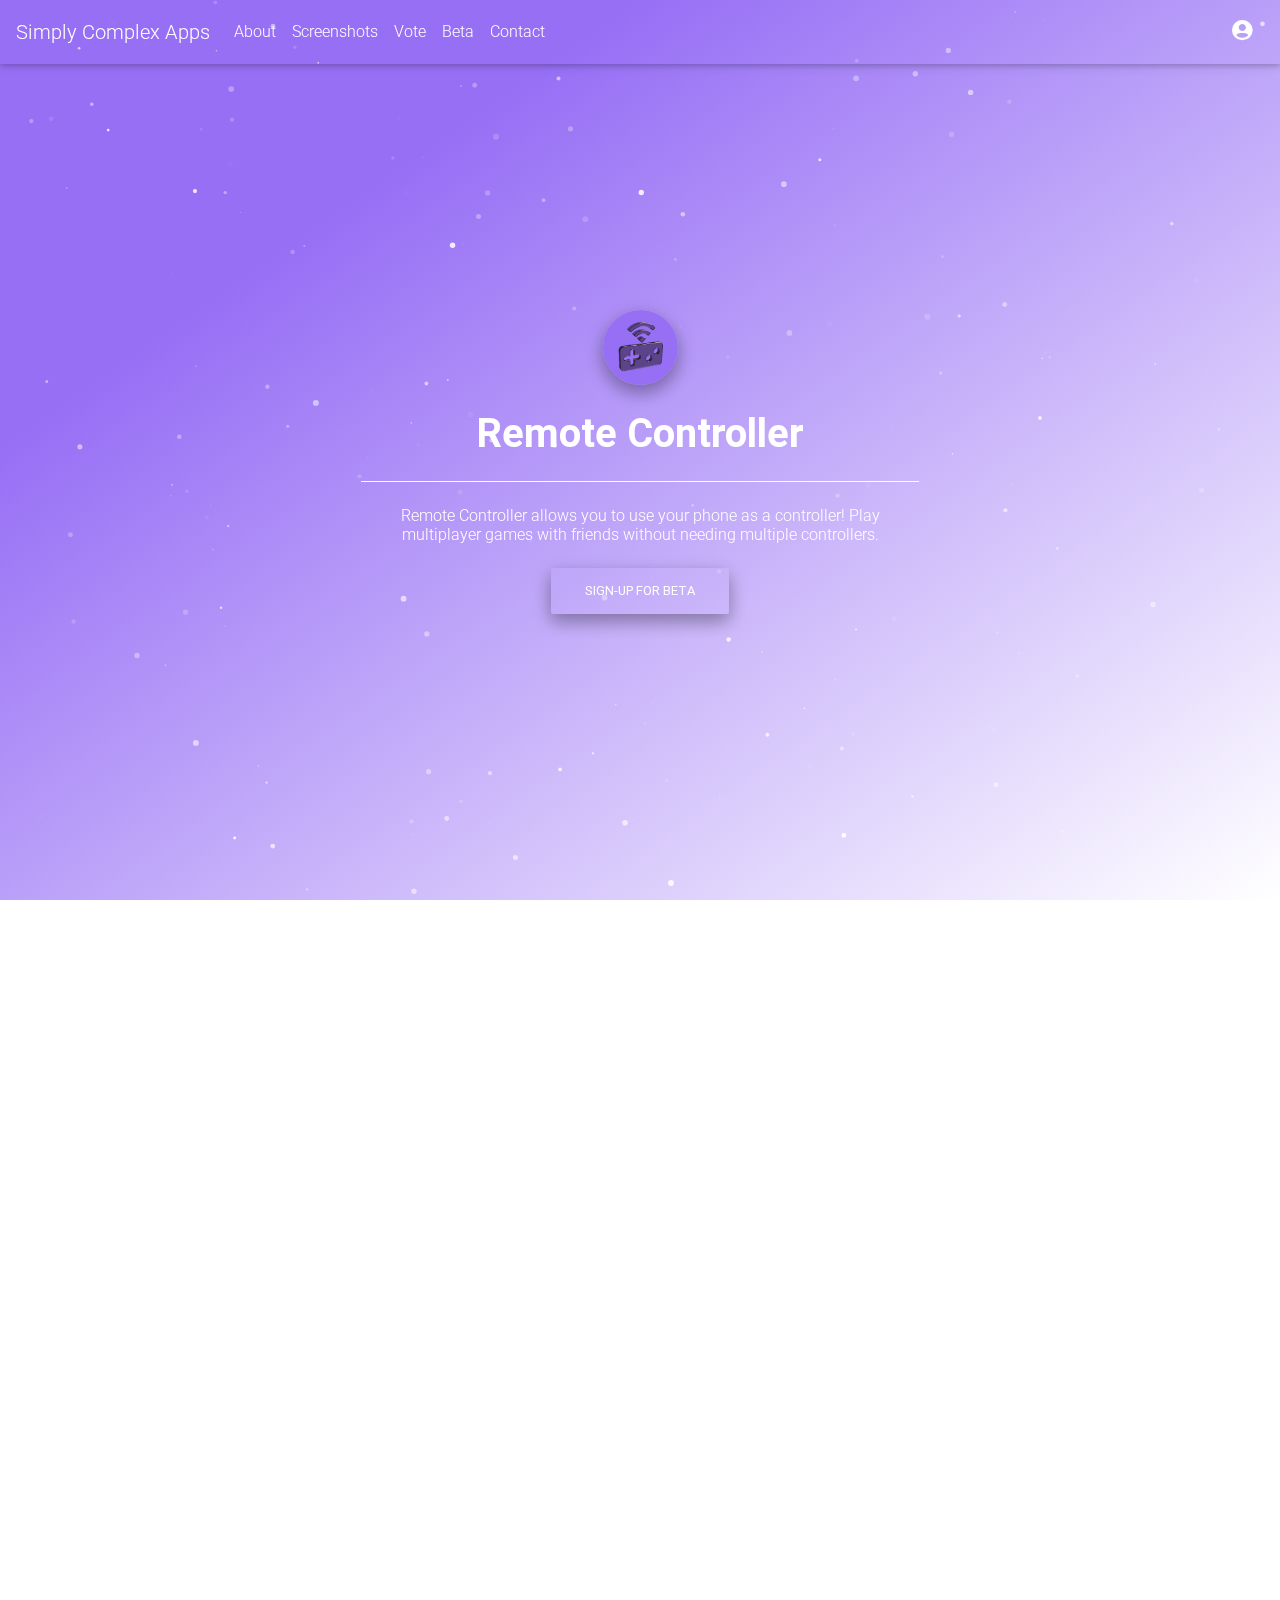
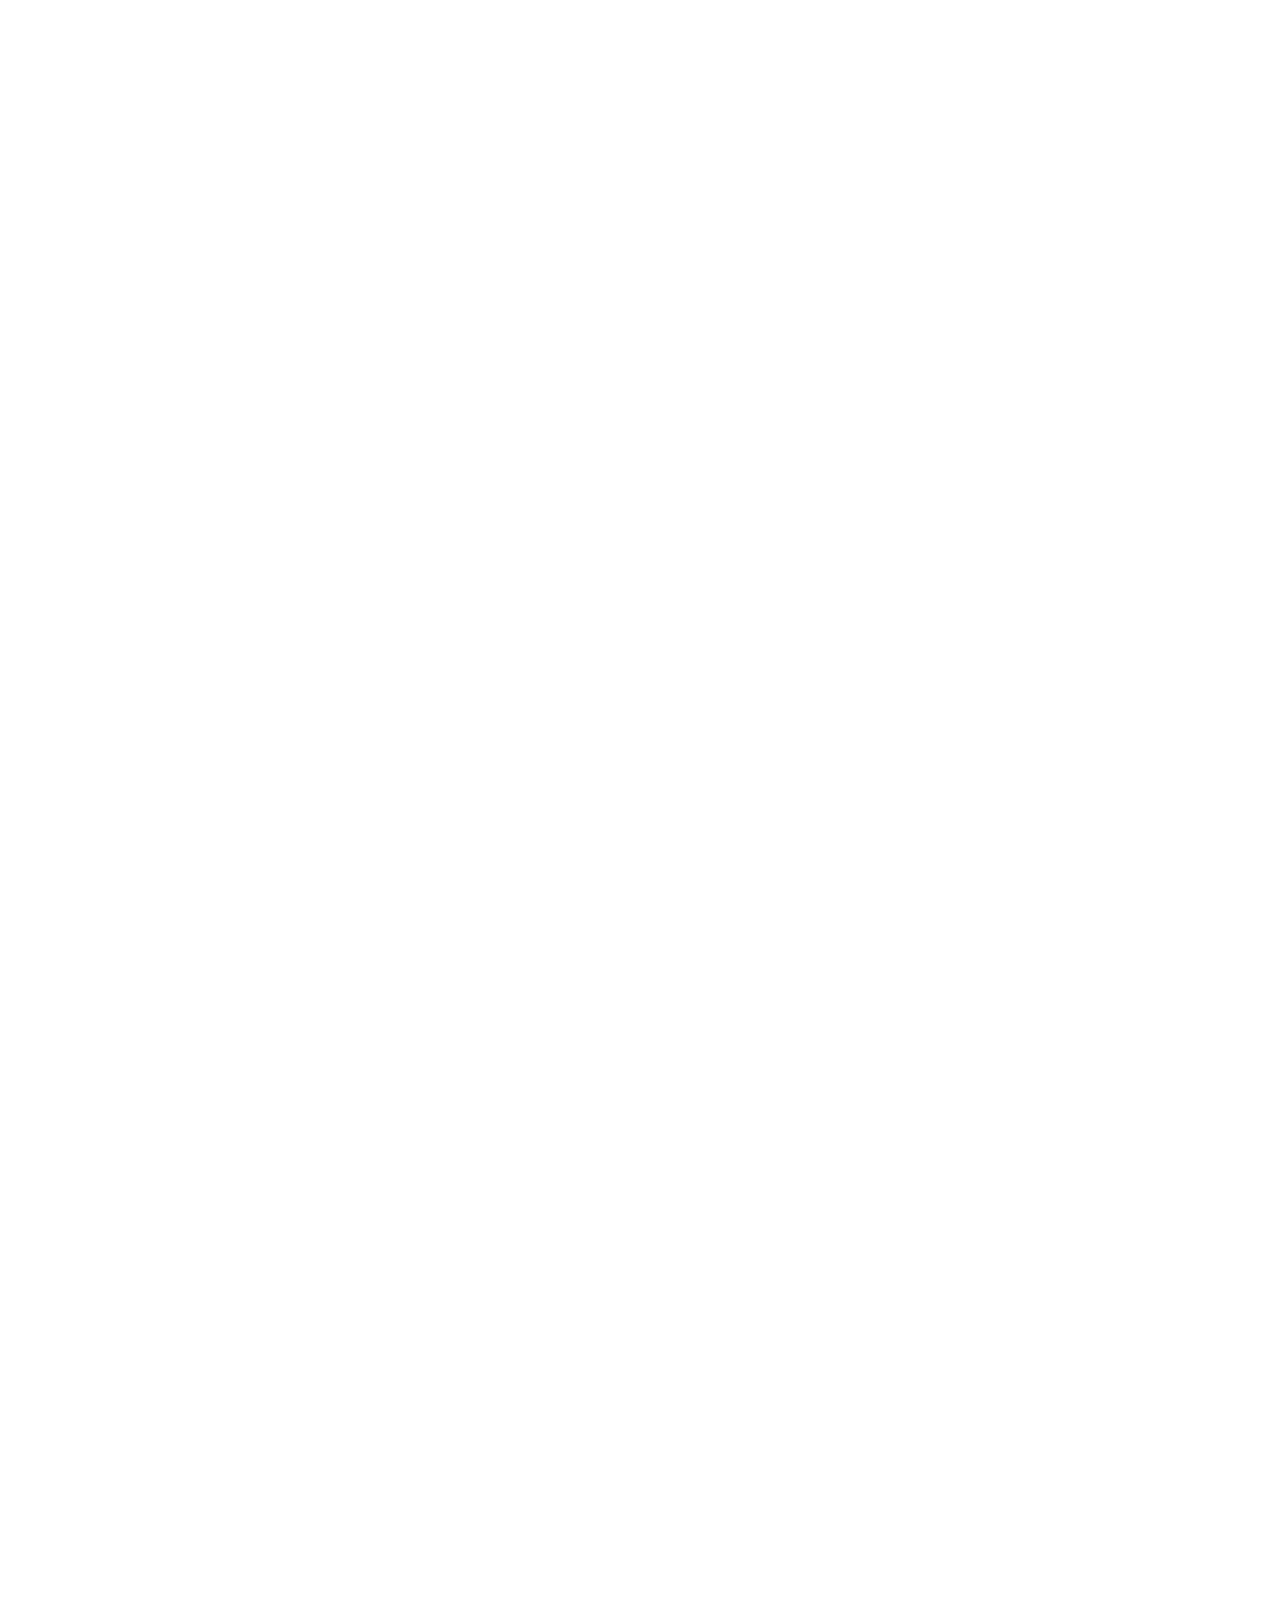
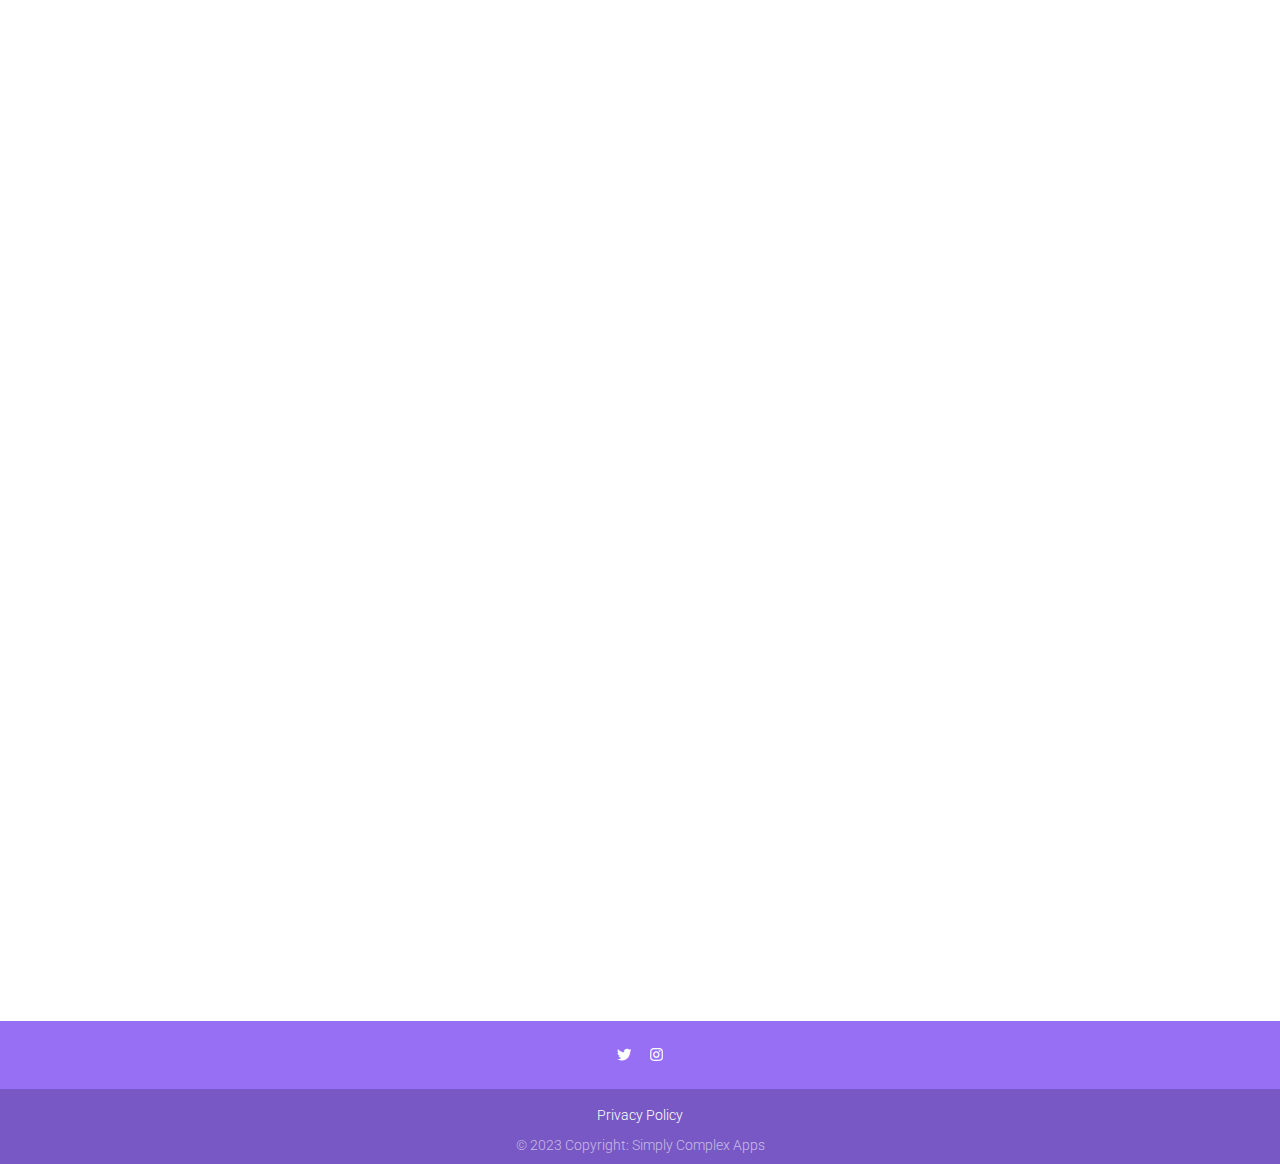
==== commit ec5fc6a8: "Finished quiz" ====
--- a/project/index.html
+++ b/project/index.html
@@ -69,6 +69,7 @@
         </ul>
       </div>
     </nav>
+    <div data-searchable></div>
     <!--/.Navbar-->
     <!-- Full Page Intro -->
     <div id="intro" class="view">
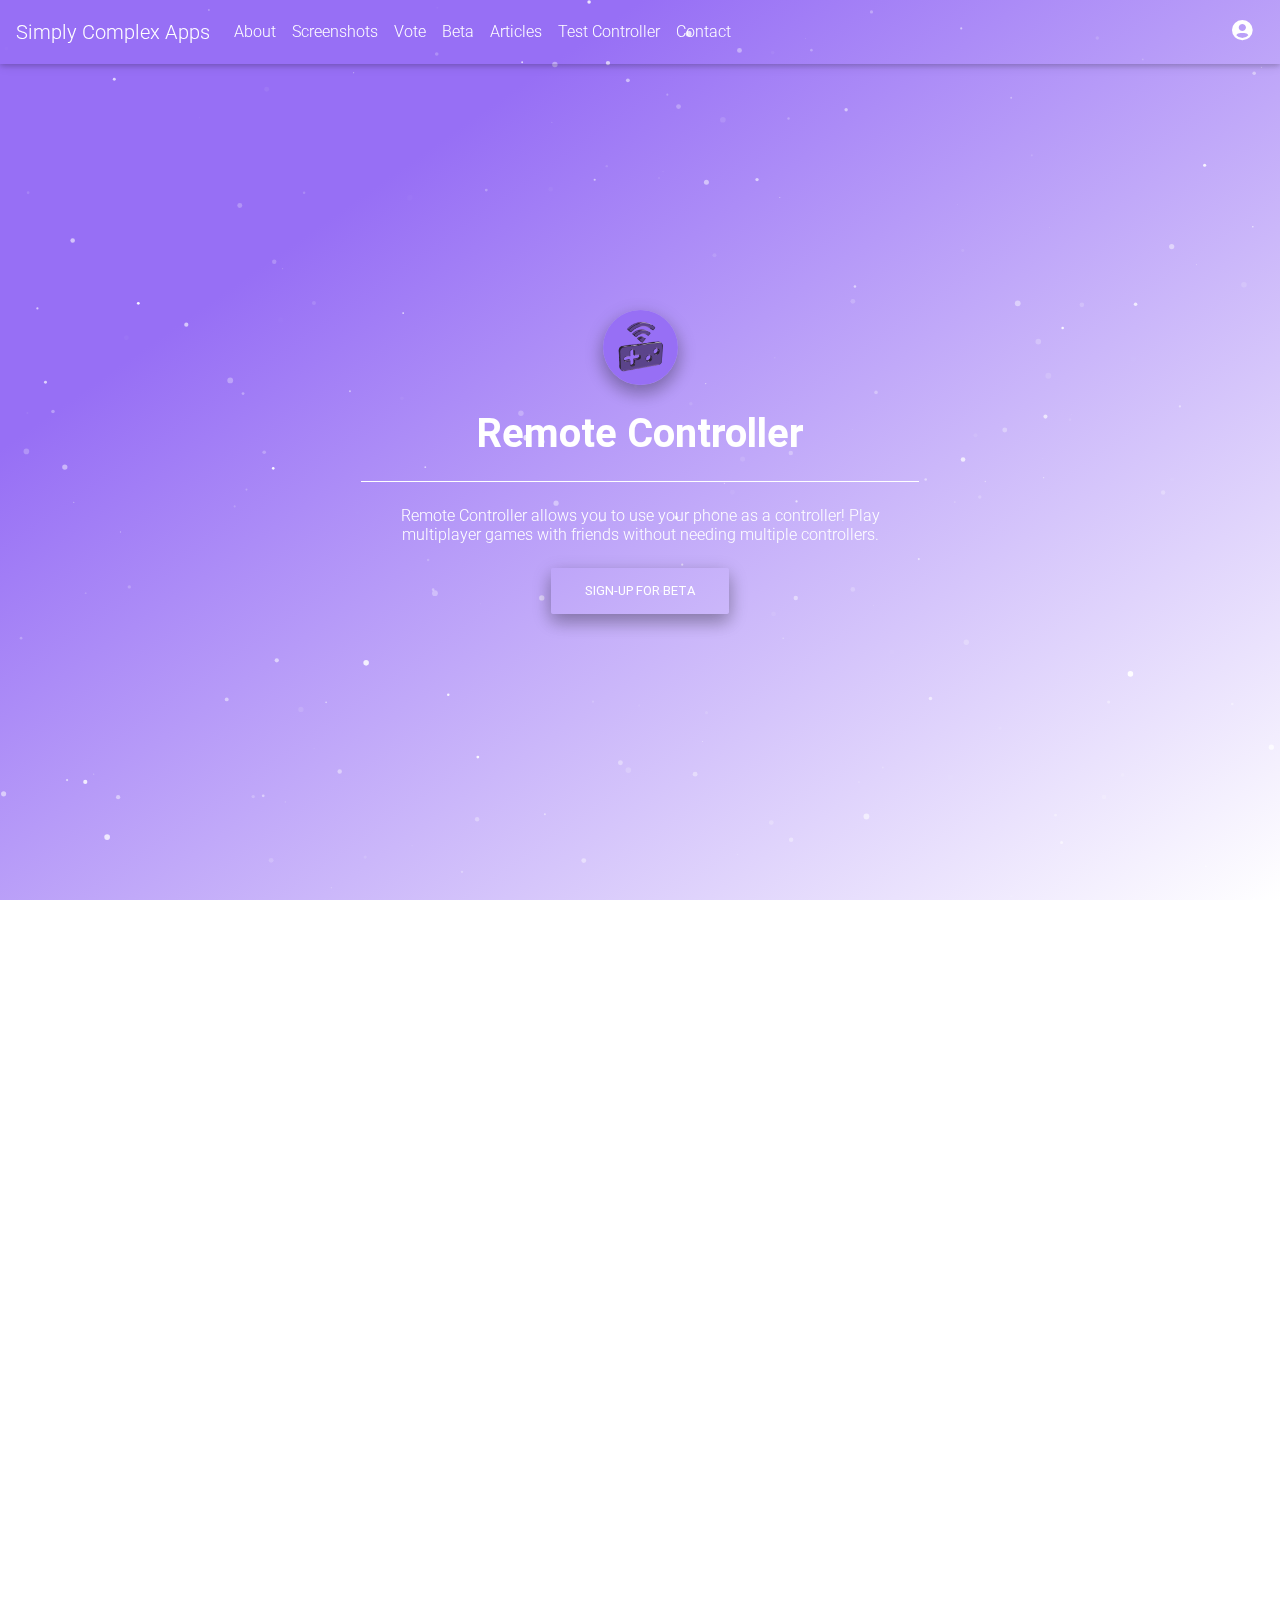
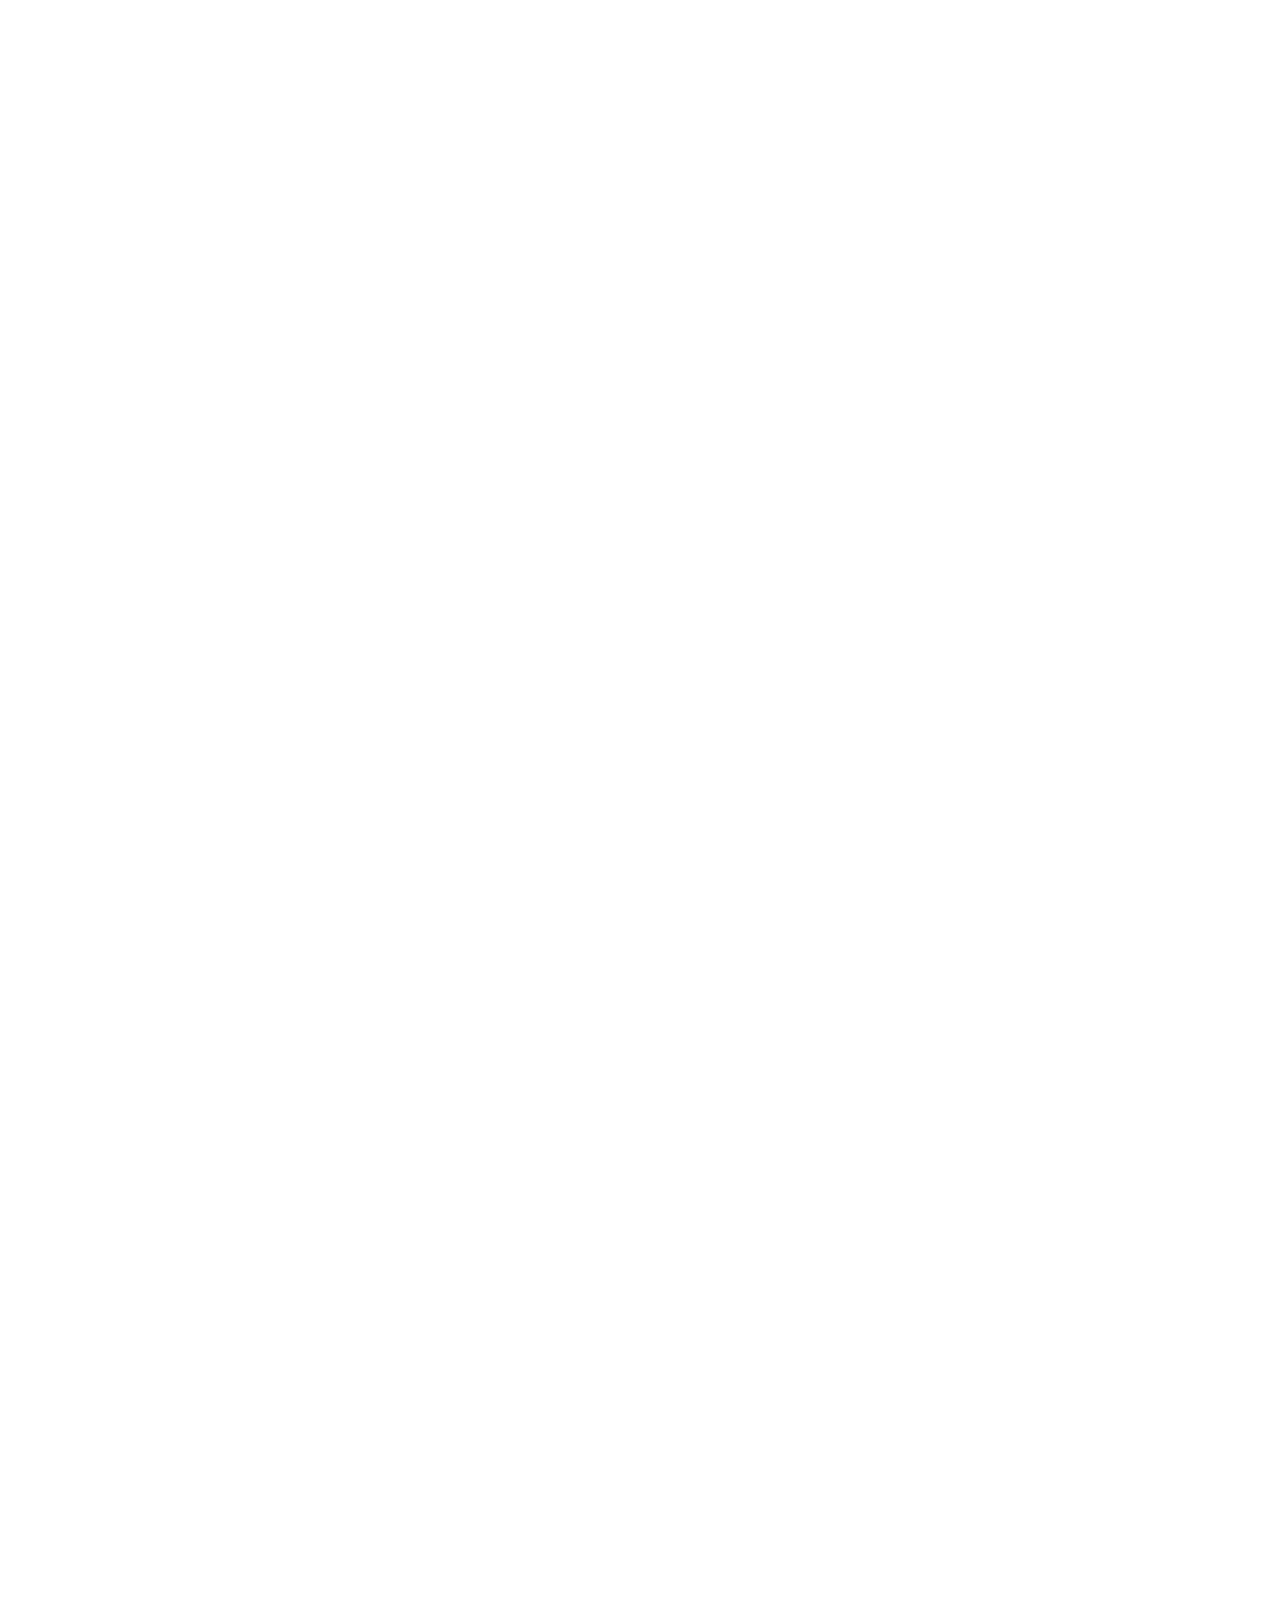
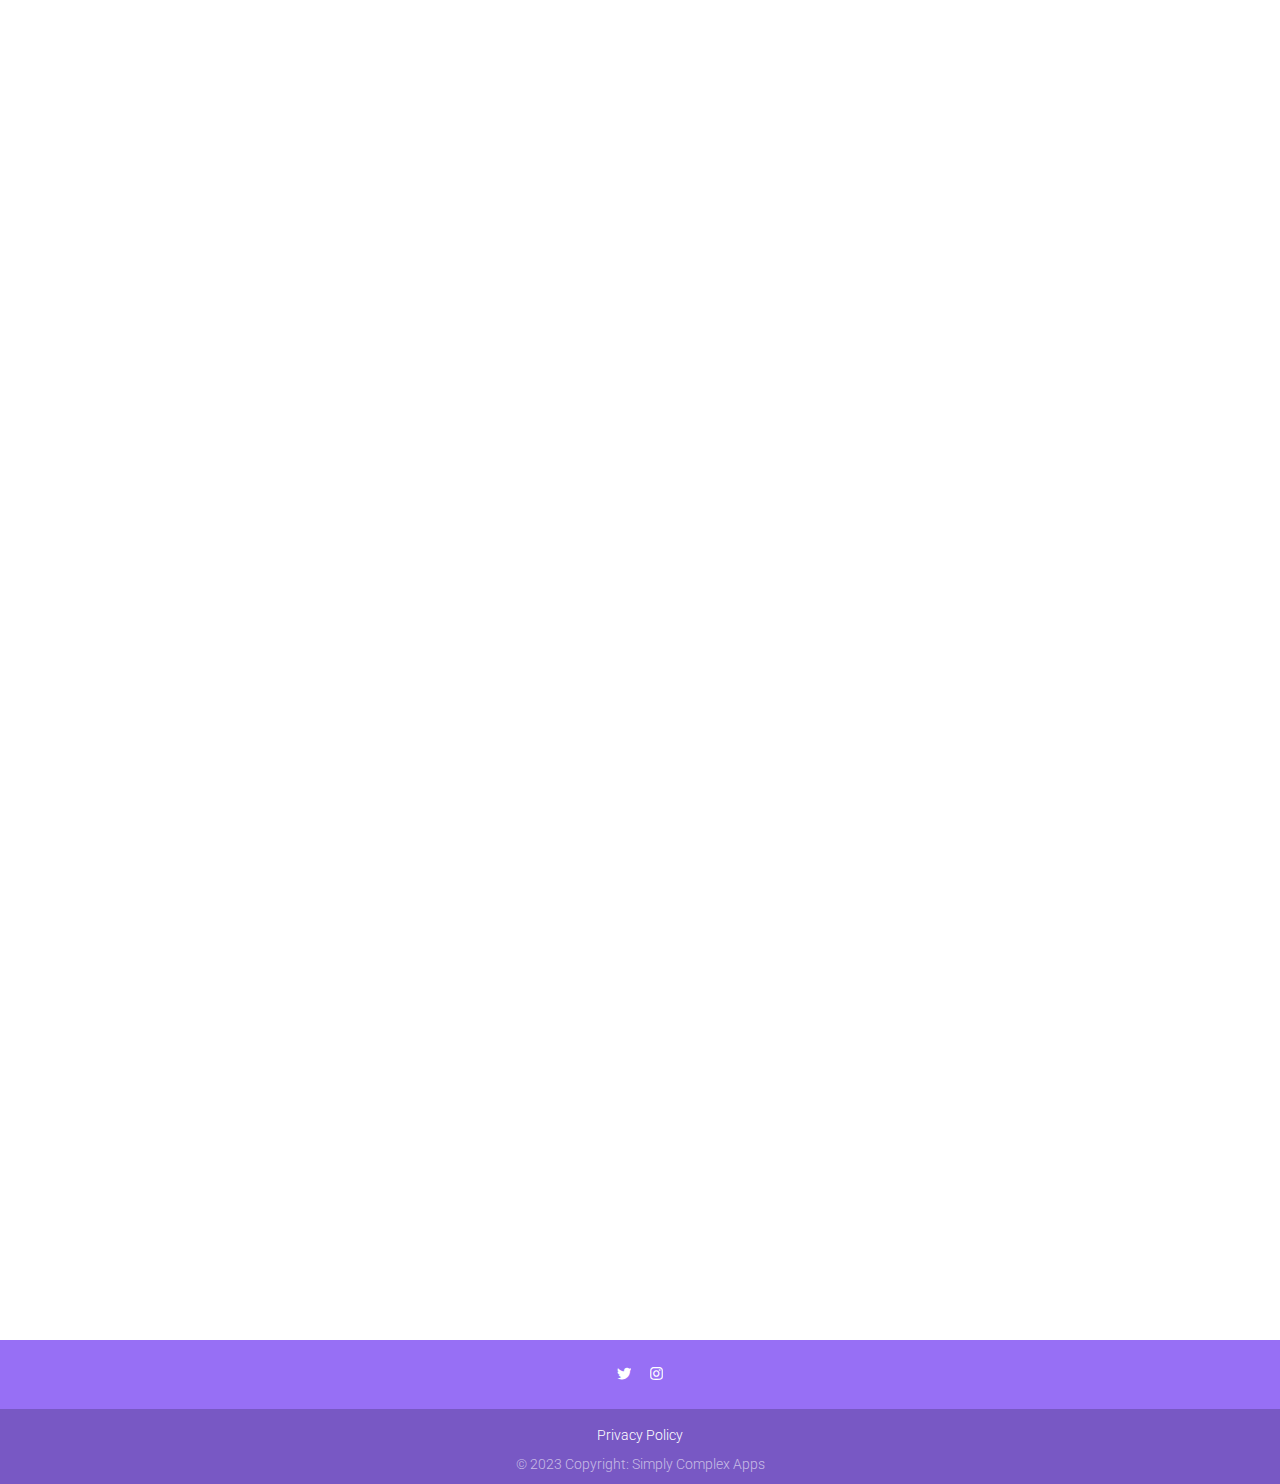
==== commit d964e0f3: "Completed course project" ====
--- a/project/index.html
+++ b/project/index.html
@@ -49,6 +49,12 @@
             <a class="nav-link" href="#beta">Beta</a>
           </li>
           <li class="nav-item">
+            <a class="nav-link" href="#articles">Articles</a>
+          </li>
+          <li class="nav-item">
+            <a class="nav-link" href="./controller-tester">Test Controller</a>
+          </li>
+          <li class="nav-item">
             <a class="nav-link" href="#contact">Contact</a>
           </li>
         </ul>
@@ -316,6 +322,52 @@
 
     </section>
     <!--Section: Beta-->
+
+    <!--Section: articles-->
+    <section id="articles" class="py-5 hideme articles-section">
+
+      <div class="container">
+
+        <h2 class="h1-responsive font-weight-bold text-center mb-5">Most Recent Article</h2>
+
+        <div class="card" id="articleCard">
+
+          <a id="articleCardLink" href="./articles">
+            <div class="mask waves-effect rgba-white-slight">
+              <div class="text-black d-flex align-items-center py-2 px-3">
+                <div>
+                  <h4 id="articleCardTitle" class="mb-0 mt-2 font-weight-bold"></h4>
+                  <div id="articleCardDescription" class="mt-3 px-2">
+                    <p style="font-size: 80%;">
+                    </p>
+                  </div>
+                  <div class="mt-3 px-2">
+                    <div style="font-size: 80%; display: flex">
+                      By&nbsp;
+                      <p id="articleCardCreator" class="font-weight-bold"></p>
+                      &nbsp;•&nbsp;
+                      <p id="articleCardDate"></p>
+                    </div>
+                  </div>
+                </div>
+              </div>
+            </div>
+          </a>
+
+        </div>
+
+        <div class="text-center">
+          <a class="btn text-white waves-effect waves-light mt-4"
+             href="./articles"
+             style="background-color: var(--main-color)">
+            See All Articles
+          </a>
+        </div>
+
+      </div>
+
+    </section>
+    <!--Section: articles-->
 
     <!--Section: contact-->
     <section id="contact" class="py-5 hideme contact-section">
--- a/project/css/main.css
+++ b/project/css/main.css
@@ -309,8 +309,14 @@
 /* END Beta */
 
 /* Contact section */
+.articles-section {
+    background-color: #fff;
+}
+/* END Contact */
+
+/* Contact section */
 .contact-section {
-    background-color: #fff;
+    background-color: #eee;
 }
 
 @media (max-width: 1300px) {
